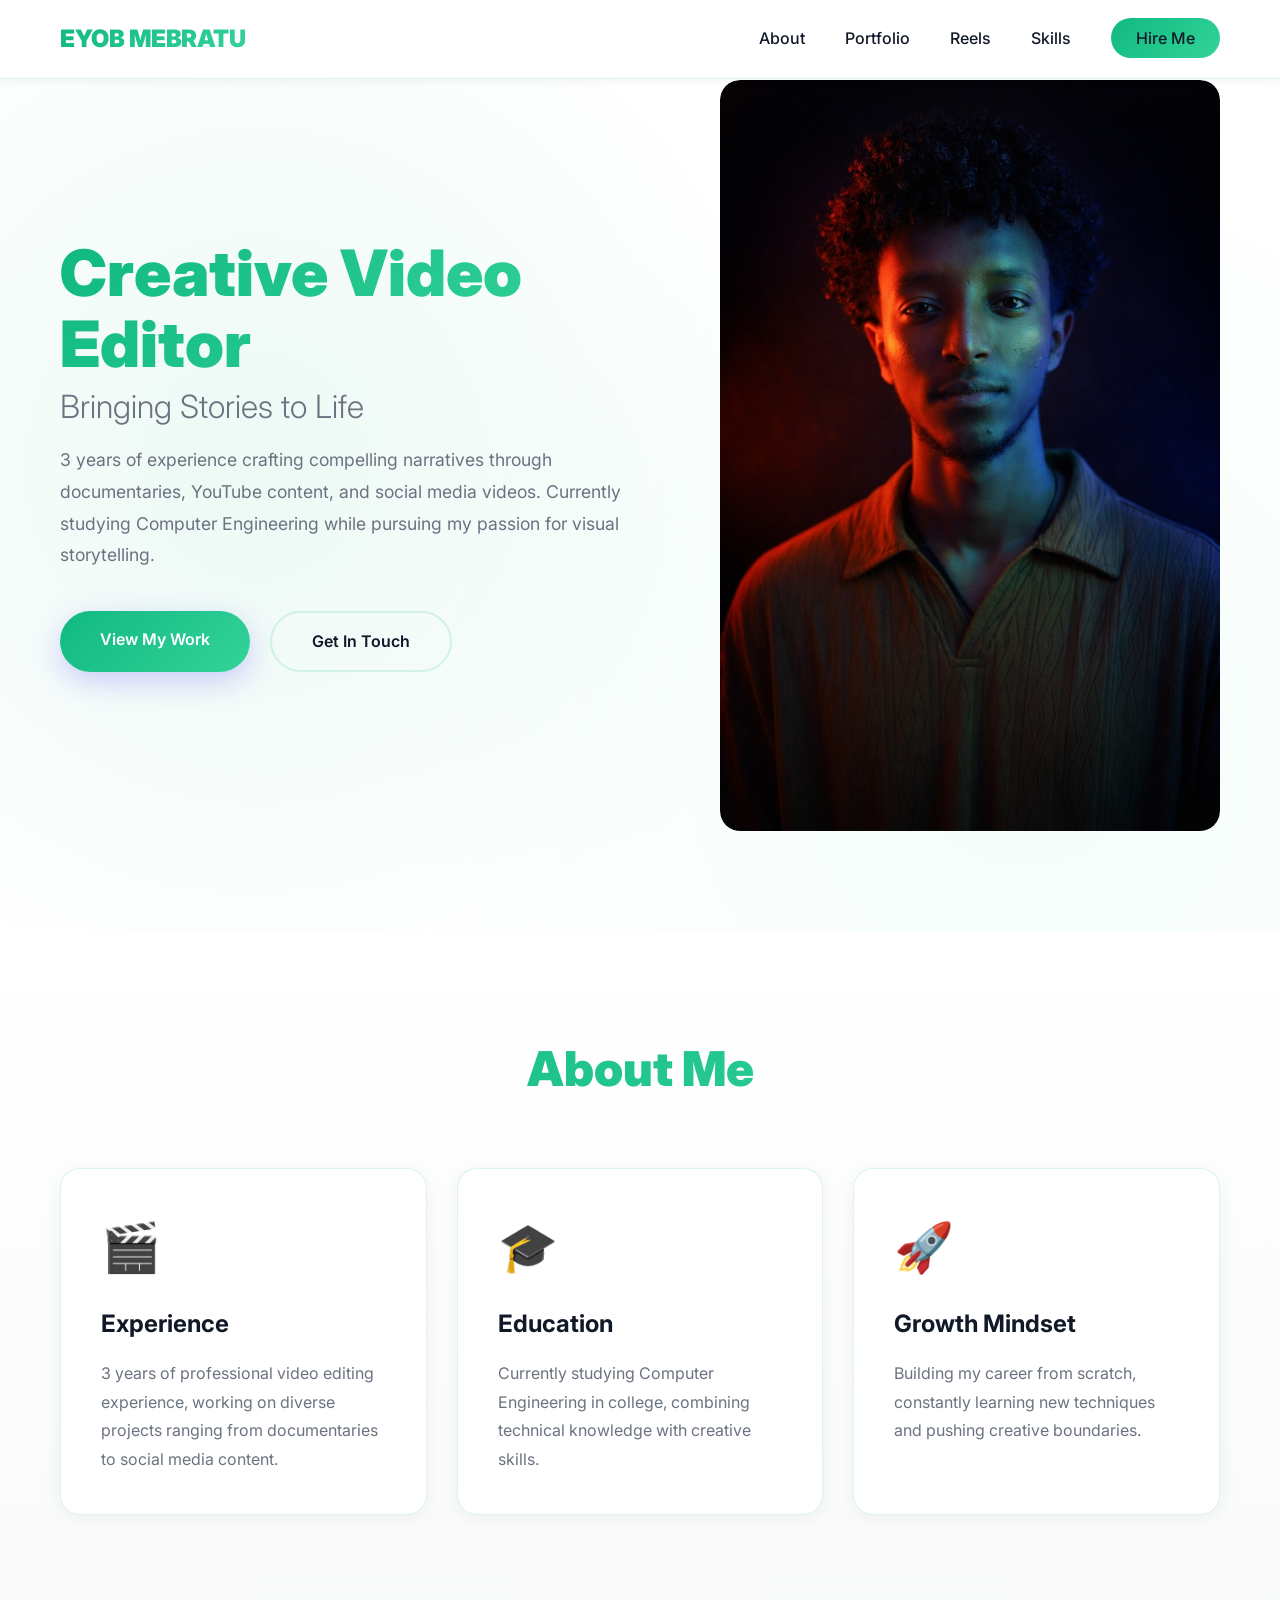
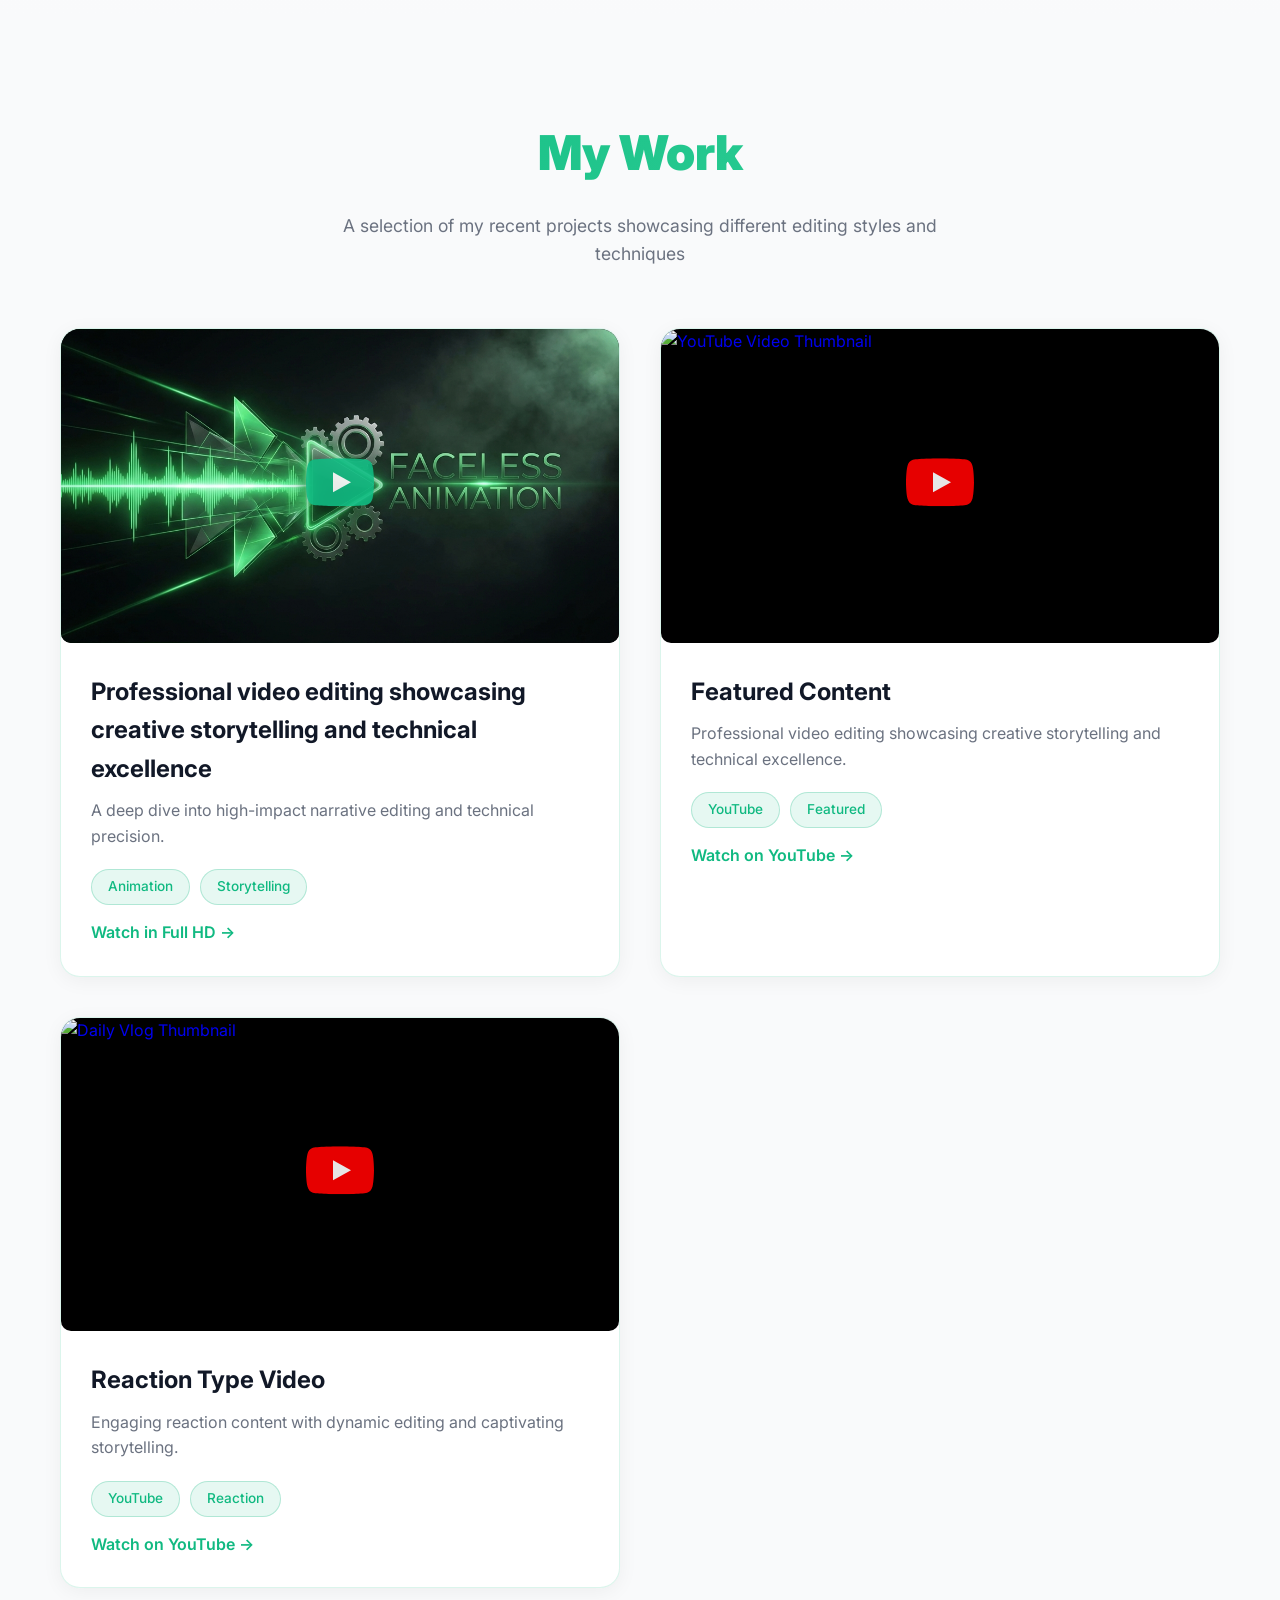
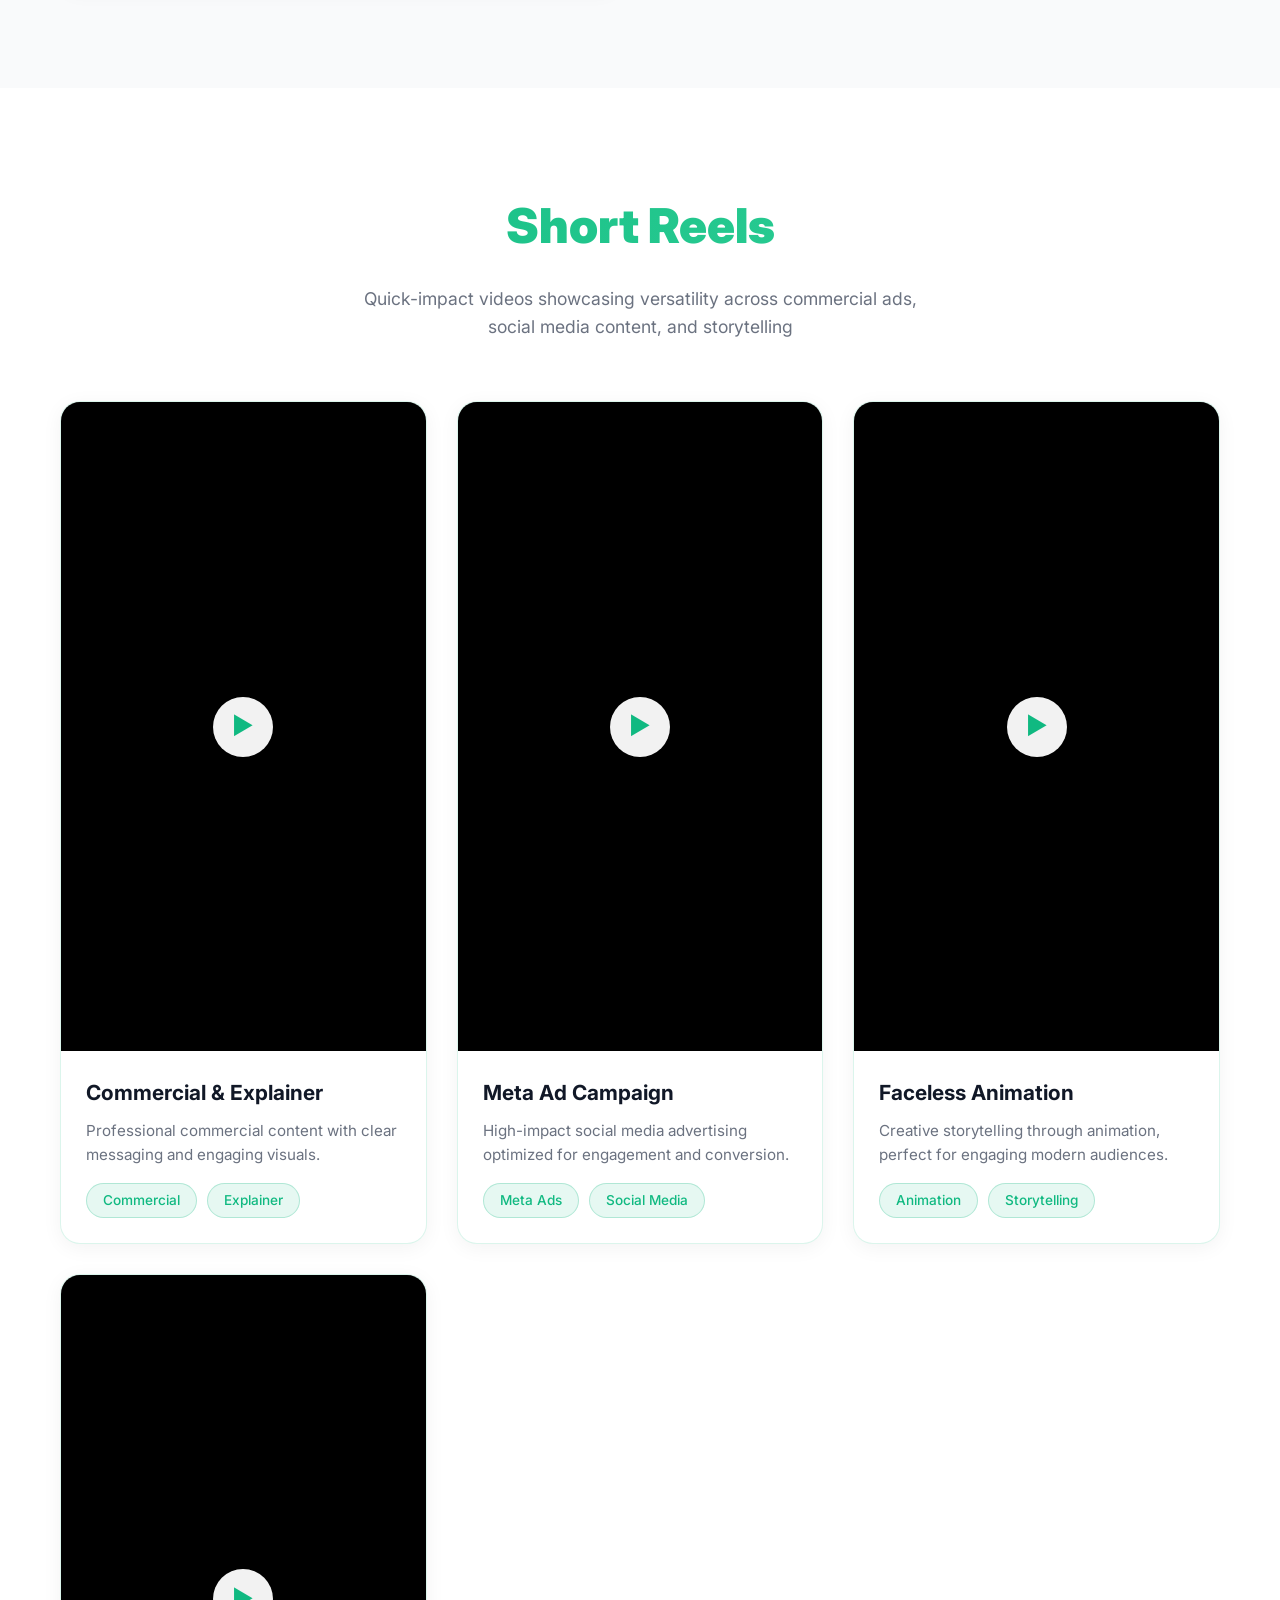
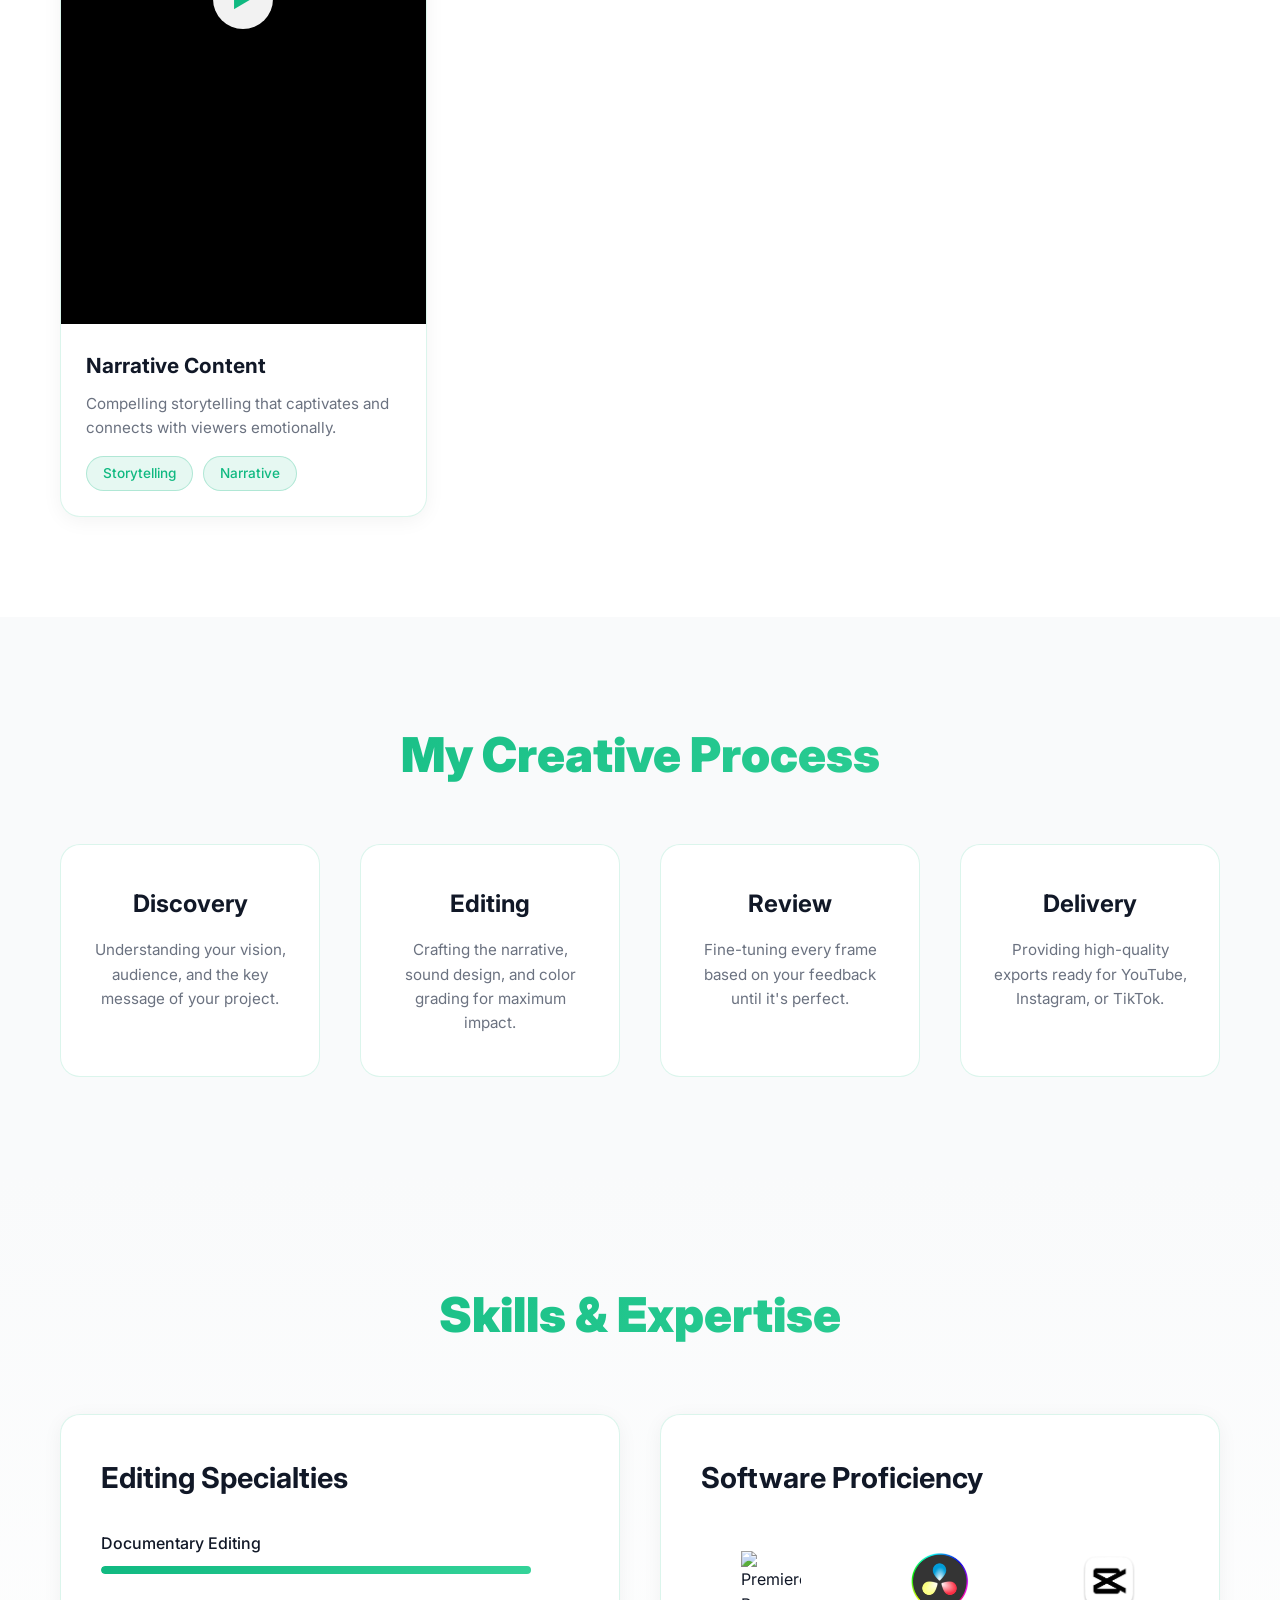
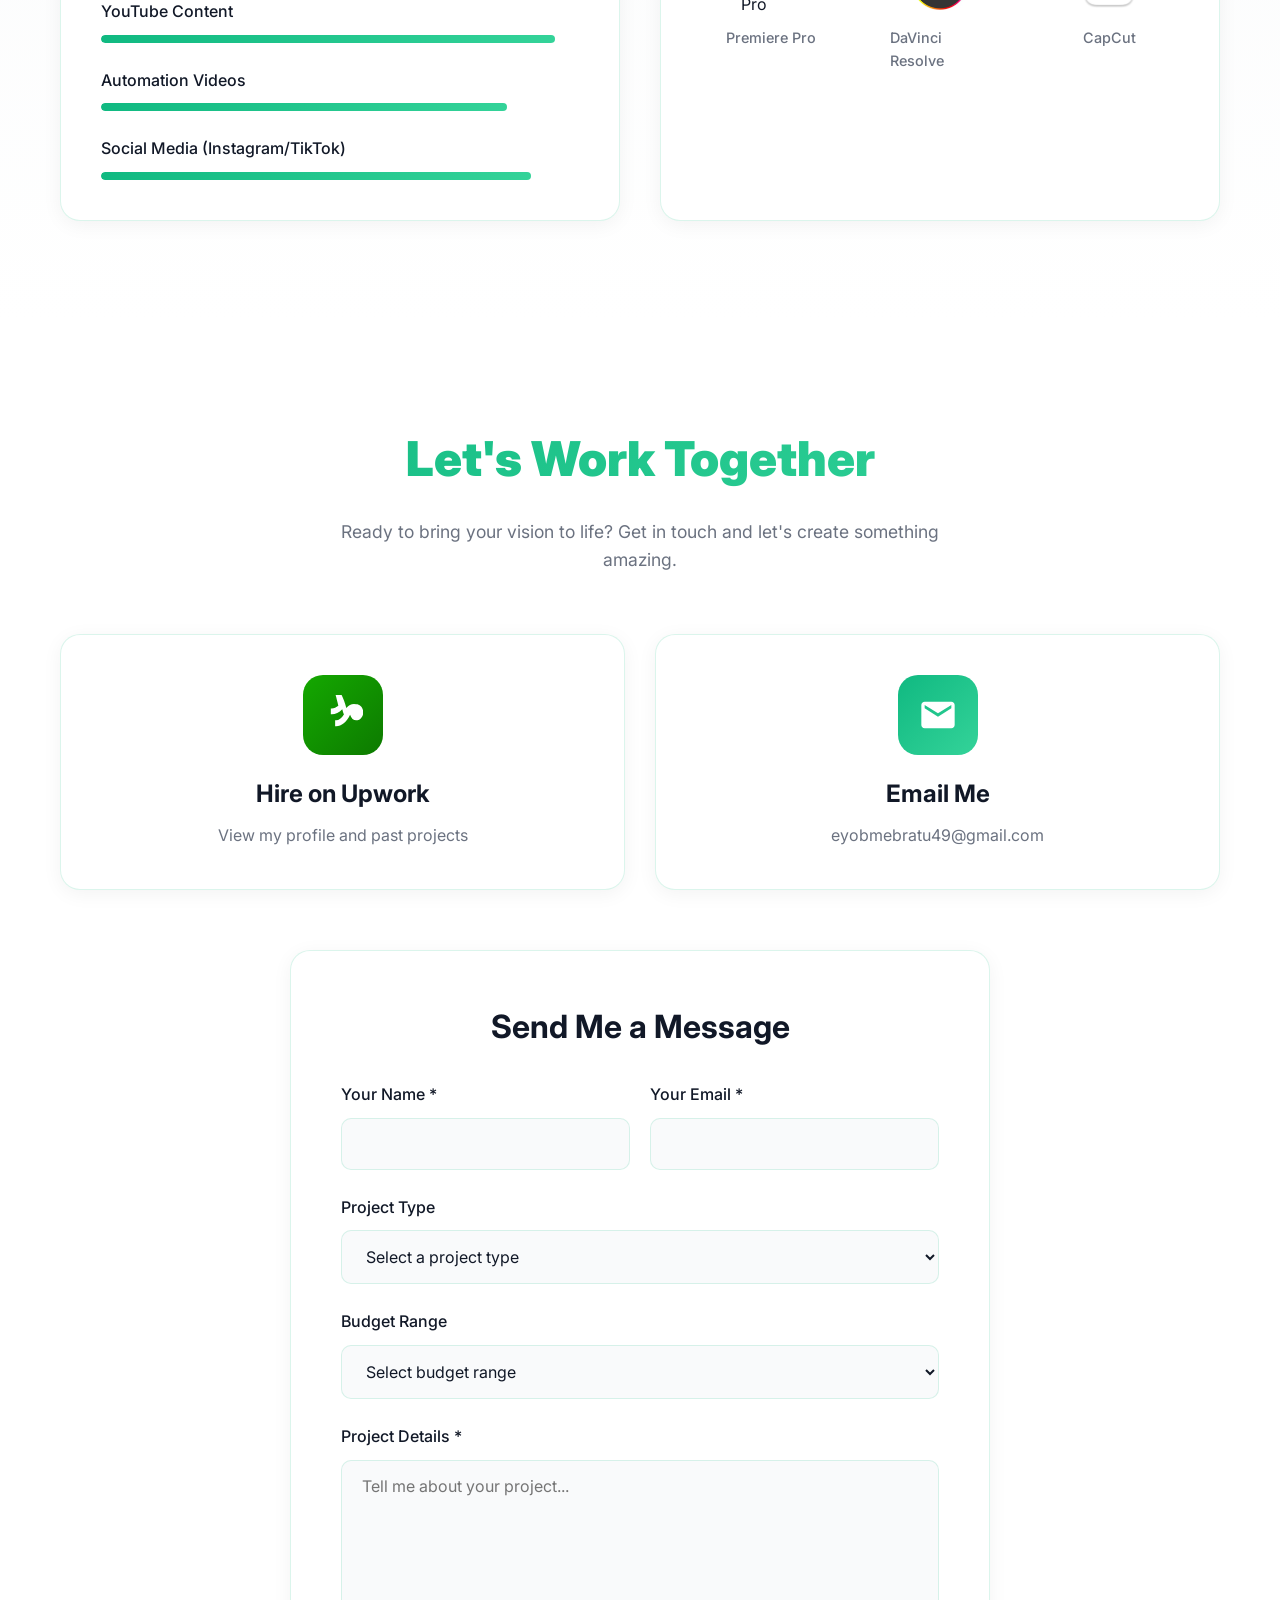
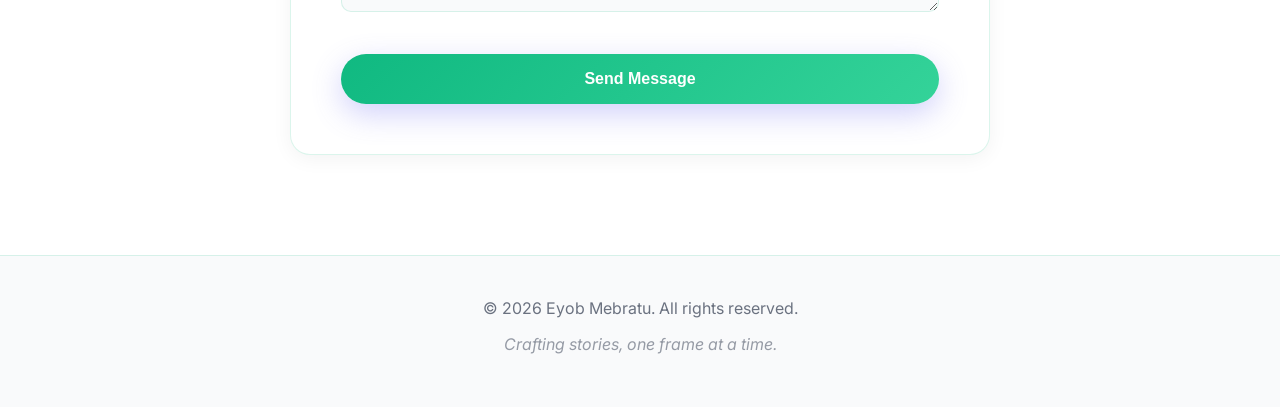
==== index.html @ 1168c602 "Portfolio" ====
<!DOCTYPE html>
<html lang="en">

<head>
    <meta charset="UTF-8">
    <meta name="viewport" content="width=device-width, initial-scale=1.0">
    <title>Eyob Mebratu - Video Editor Portfolio</title>
    <meta name="description"
        content="Professional video editor with 3 years of experience in documentaries, YouTube videos, and social media content. Expert in CapCut, DaVinci Resolve, and Premiere Pro.">
    <link rel="stylesheet" href="styles.css">
    <link href="https://fonts.googleapis.com/css2?family=Inter:wght@300;400;600;700;900&display=swap" rel="stylesheet">
</head>

<body>
    <!-- Navigation -->
    <nav class="nav">
        <div class="nav-container">
            <a href="#" class="logo">EYOB MEBRATU</a>
            <ul class="nav-menu">
                <li><a href="#about" class="nav-link">About</a></li>
                <li><a href="#portfolio" class="nav-link">Portfolio</a></li>
                <li><a href="#reels" class="nav-link">Reels</a></li>
                <li><a href="#skills" class="nav-link">Skills</a></li>
                <li><a href="#contact" class="nav-link cta-button">Hire Me</a></li>
            </ul>
        </div>
    </nav>

    <!-- Hero Section -->
    <section class="hero">
        <div class="hero-background"></div>
        <div class="hero-content">
            <div class="hero-text">
                <h1 class="hero-title">
                    <span class="gradient-text">Creative Video Editor</span>
                    <span class="subtitle">Bringing Stories to Life</span>
                </h1>
                <p class="hero-description">
                    3 years of experience crafting compelling narratives through documentaries,
                    YouTube content, and social media videos. Currently studying Computer Engineering
                    while pursuing my passion for visual storytelling.
                </p>
                <div class="hero-buttons">
                    <a href="#portfolio" class="btn btn-primary">View My Work</a>
                    <a href="#contact" class="btn btn-secondary">Get In Touch</a>
                </div>
            </div>
            <div class="hero-image">
                <div class="image-wrapper">
                    <img src="profile.jpg" alt="Eyob Mebratu - Video Editor">
                    <div class="image-glow"></div>
                </div>
            </div>
        </div>
    </section>

    <!-- About Section -->
    <section id="about" class="about">
        <div class="container">
            <h2 class="section-title">About Me</h2>
            <div class="about-content">
                <div class="about-card">
                    <div class="card-icon">🎬</div>
                    <h3>Experience</h3>
                    <p>3 years of professional video editing experience, working on diverse projects ranging from
                        documentaries to social media content.</p>
                </div>
                <div class="about-card">
                    <div class="card-icon">🎓</div>
                    <h3>Education</h3>
                    <p>Currently studying Computer Engineering in college, combining technical knowledge with creative
                        skills.</p>
                </div>
                <div class="about-card">
                    <div class="card-icon">🚀</div>
                    <h3>Growth Mindset</h3>
                    <p>Building my career from scratch, constantly learning new techniques and pushing creative
                        boundaries.</p>
                </div>
            </div>
        </div>
    </section>

    <!-- Portfolio Section -->
    <section id="portfolio" class="portfolio">
        <div class="container">
            <h2 class="section-title">My Work</h2>
            <p class="section-subtitle">A selection of my recent projects showcasing different editing styles and
                techniques</p>

            <div class="portfolio-grid">
                <!-- Dedicated Page Link: Faceless Animation -->
                <div class="portfolio-item">
                    <a href="faceless-animation.html" class="video-link">
                        <div class="video-thumbnail">
                            <img src="faceless-poster.png" alt="Faceless Animation Preview">
                            <div class="play-button">
                                <svg viewBox="0 0 68 48" width="68" height="48">
                                    <path
                                        d="M66.52,7.74c-0.78-2.93-2.49-5.41-5.42-6.19C55.79,.13,34,0,34,0S12.21,.13,6.9,1.55 C3.97,2.33,2.27,4.81,1.48,7.74C0.06,13.05,0,24,0,24s0.06,10.95,1.48,16.26c0.78,2.93,2.49,5.41,5.42,6.19 C12.21,47.87,34,48,34,48s21.79-0.13,27.1-1.55c2.93-0.78,4.64-3.26,5.42-6.19C67.94,34.95,68,24,68,24S67.94,13.05,66.52,7.74z"
                                        fill="#10b981"></path>
                                    <path d="M 45,24 27,14 27,34" fill="#fff"></path>
                                </svg>
                            </div>
                        </div>
                    </a>
                    <div class="portfolio-info">
                        <h3>Professional video editing showcasing creative storytelling and technical excellence</h3>
                        <p>A deep dive into high-impact narrative editing and technical precision.</p>
                        <div class="tags">
                            <span class="tag">Animation</span>
                            <span class="tag">Storytelling</span>
                        </div>
                        <a href="faceless-animation.html" class="watch-link">Watch in Full HD →</a>
                    </div>
                </div>

                <div class="portfolio-item">
                    <a href="https://youtu.be/PH1SZgMErK0?si=a6qEtsopEZI89TOP" target="_blank" class="video-link">
                        <div class="video-thumbnail">
                            <img src="https://img.youtube.com/vi/PH1SZgMErK0/maxresdefault.jpg"
                                alt="YouTube Video Thumbnail">
                            <div class="play-button">
                                <svg viewBox="0 0 68 48" width="68" height="48">
                                    <path
                                        d="M66.52,7.74c-0.78-2.93-2.49-5.41-5.42-6.19C55.79,.13,34,0,34,0S12.21,.13,6.9,1.55 C3.97,2.33,2.27,4.81,1.48,7.74C0.06,13.05,0,24,0,24s0.06,10.95,1.48,16.26c0.78,2.93,2.49,5.41,5.42,6.19 C12.21,47.87,34,48,34,48s21.79-0.13,27.1-1.55c2.93-0.78,4.64-3.26,5.42-6.19C67.94,34.95,68,24,68,24S67.94,13.05,66.52,7.74z"
                                        fill="#f00"></path>
                                    <path d="M 45,24 27,14 27,34" fill="#fff"></path>
                                </svg>
                            </div>
                        </div>
                    </a>
                    <div class="portfolio-info">
                        <h3>Featured Content</h3>
                        <p>Professional video editing showcasing creative storytelling and technical excellence.
                        </p>
                        <div class="tags">
                            <span class="tag">YouTube</span>
                            <span class="tag">Featured</span>
                        </div>
                        <a href="https://youtu.be/PH1SZgMErK0?si=a6qEtsopEZI89TOP" target="_blank"
                            class="watch-link">Watch on YouTube →</a>
                    </div>
                </div>

                <div class="portfolio-item">
                    <a href="https://youtu.be/V81JQ72UgyA?si=SC0YsW6F1oKWAVaQ" target="_blank" class="video-link">
                        <div class="video-thumbnail">
                            <img src="https://img.youtube.com/vi/V81JQ72UgyA/maxresdefault.jpg"
                                alt="Daily Vlog Thumbnail">
                            <div class="play-button">
                                <svg viewBox="0 0 68 48" width="68" height="48">
                                    <path
                                        d="M66.52,7.74c-0.78-2.93-2.49-5.41-5.42-6.19C55.79,.13,34,0,34,0S12.21,.13,6.9,1.55 C3.97,2.33,2.27,4.81,1.48,7.74C0.06,13.05,0,24,0,24s0.06,10.95,1.48,16.26c0.78,2.93,2.49,5.41,5.42,6.19 C12.21,47.87,34,48,34,48s21.79-0.13,27.1-1.55c2.93-0.78,4.64-3.26,5.42-6.19C67.94,34.95,68,24,68,24S67.94,13.05,66.52,7.74z"
                                        fill="#f00"></path>
                                    <path d="M 45,24 27,14 27,34" fill="#fff"></path>
                                </svg>
                            </div>
                        </div>
                    </a>
                    <div class="portfolio-info">
                        <h3>Reaction Type Video</h3>
                        <p>Engaging reaction content with dynamic editing and captivating storytelling.</p>
                        <div class="tags">
                            <span class="tag">YouTube</span>
                            <span class="tag">Reaction</span>
                        </div>
                        <a href="https://youtu.be/V81JQ72UgyA?si=SC0YsW6F1oKWAVaQ" target="_blank"
                            class="watch-link">Watch on YouTube →</a>
                    </div>
                </div>


            </div>
        </div>
    </section>

    <!-- Short Reels Section -->
    <section id="reels" class="reels">
        <div class="container">
            <h2 class="section-title">Short Reels</h2>
            <p class="section-subtitle">Quick-impact videos showcasing versatility across commercial ads, social media
                content, and storytelling</p>

            <div class="reels-grid">
                <!-- Commercial Video -->
                <div class="reel-item">
                    <div class="video-container">
                        <video class="reel-video" loop playsinline poster="">
                            <source src="bb.mp4" type="video/mp4">
                            Your browser does not support the video tag.
                        </video>
                        <div class="video-overlay">
                            <div class="play-icon">▶</div>
                        </div>
                    </div>
                    <div class="reel-info">
                        <h3>Commercial & Explainer</h3>
                        <p>Professional commercial content with clear messaging and engaging visuals.</p>
                        <div class="tags">
                            <span class="tag">Commercial</span>
                            <span class="tag">Explainer</span>
                        </div>
                    </div>
                </div>

                <!-- Meta Ad Video -->
                <div class="reel-item">
                    <div class="video-container">
                        <video class="reel-video" loop playsinline poster="">
                            <source src="Ad One.mp4" type="video/mp4">
                            Your browser does not support the video tag.
                        </video>
                        <div class="video-overlay">
                            <div class="play-icon">▶</div>
                        </div>
                    </div>
                    <div class="reel-info">
                        <h3>Meta Ad Campaign</h3>
                        <p>High-impact social media advertising optimized for engagement and conversion.</p>
                        <div class="tags">
                            <span class="tag">Meta Ads</span>
                            <span class="tag">Social Media</span>
                        </div>
                    </div>
                </div>

                <!-- Storytelling Video 1 -->
                <div class="reel-item">
                    <div class="video-container">
                        <video class="reel-video" loop playsinline poster="">
                            <source src="faceless-animation.mp4" type="video/mp4">
                            Your browser does not support the video tag.
                        </video>
                        <div class="video-overlay">
                            <div class="play-icon">▶</div>
                        </div>
                    </div>
                    <div class="reel-info">
                        <h3>Faceless Animation</h3>
                        <p>Creative storytelling through animation, perfect for engaging modern audiences.</p>
                        <div class="tags">
                            <span class="tag">Animation</span>
                            <span class="tag">Storytelling</span>
                        </div>
                    </div>
                </div>

                <!-- Storytelling Video 2 -->
                <div class="reel-item">
                    <div class="video-container">
                        <video class="reel-video" loop playsinline poster="">
                            <source src="project 3.mp4" type="video/mp4">
                            Your browser does not support the video tag.
                        </video>
                        <div class="video-overlay">
                            <div class="play-icon">▶</div>
                        </div>
                    </div>
                    <div class="reel-info">
                        <h3>Narrative Content</h3>
                        <p>Compelling storytelling that captivates and connects with viewers emotionally.</p>
                        <div class="tags">
                            <span class="tag">Storytelling</span>
                            <span class="tag">Narrative</span>
                        </div>
                    </div>
                </div>
            </div>
        </div>
    </section>

    <!-- Process Section -->
    <section id="process" class="process">
        <div class="container">
            <h2 class="section-title">My Creative Process</h2>
            <div class="process-grid">
                <div class="process-step">
                    <h3>Discovery</h3>
                    <p>Understanding your vision, audience, and the key message of your project.</p>
                </div>
                <div class="process-step">
                    <h3>Editing</h3>
                    <p>Crafting the narrative, sound design, and color grading for maximum impact.</p>
                </div>
                <div class="process-step">
                    <h3>Review</h3>
                    <p>Fine-tuning every frame based on your feedback until it's perfect.</p>
                </div>
                <div class="process-step">
                    <h3>Delivery</h3>
                    <p>Providing high-quality exports ready for YouTube, Instagram, or TikTok.</p>
                </div>
            </div>
        </div>
    </section>

    <!-- Skills Section -->
    <section id="skills" class="skills">
        <div class="container">
            <h2 class="section-title">Skills & Expertise</h2>

            <div class="skills-grid">
                <div class="skill-category">
                    <h3>Editing Specialties</h3>
                    <div class="skill-list">
                        <div class="skill-item">
                            <span>Documentary Editing</span>
                            <div class="skill-bar">
                                <div class="skill-progress" style="width: 90%"></div>
                            </div>
                        </div>
                        <div class="skill-item">
                            <span>YouTube Content</span>
                            <div class="skill-bar">
                                <div class="skill-progress" style="width: 95%"></div>
                            </div>
                        </div>
                        <div class="skill-item">
                            <span>Automation Videos</span>
                            <div class="skill-bar">
                                <div class="skill-progress" style="width: 85%"></div>
                            </div>
                        </div>
                        <div class="skill-item">
                            <span>Social Media (Instagram/TikTok)</span>
                            <div class="skill-bar">
                                <div class="skill-progress" style="width: 90%"></div>
                            </div>
                        </div>
                    </div>
                </div>

                <div class="skill-category">
                    <h3>Software Proficiency</h3>
                    <div class="software-grid">
                        <div class="software-item">
                            <div class="software-icon">
                                <img src="https://upload.wikimedia.org/wikipedia/commons/4/40/Adobe_Premiere_Pro_CC_icon.svg"
                                    alt="Premiere Pro">
                            </div>
                            <span>Premiere Pro</span>
                        </div>
                        <div class="software-item">
                            <div class="software-icon">
                                <img src="davinci-icon.png" alt="DaVinci Resolve">
                            </div>
                            <span>DaVinci Resolve</span>
                        </div>
                        <div class="software-item">
                            <div class="software-icon">
                                <img src="capcut-icon.png" alt="CapCut">
                            </div>
                            <span>CapCut</span>
                        </div>
                    </div>
                </div>
            </div>
        </div>
    </section>

    <!-- Contact Section -->
    <section id="contact" class="contact">
        <div class="container">
            <h2 class="section-title">Let's Work Together</h2>
            <p class="section-subtitle">Ready to bring your vision to life? Get in touch and let's create something
                amazing.</p>

            <div class="contact-options">
                <a href="https://www.upwork.com/freelancers/~017437c70114fe67d1?mp_source=share" target="_blank"
                    class="contact-card upwork">
                    <div class="contact-icon">
                        <svg viewBox="0 0 24 24" fill="currentColor">
                            <path
                                d="M18.56 5.44c-1.68 0-3.17.87-4.56 2.32-.85-3.35-1.99-6.14-3.03-8.16h-3.5c.46 1.68 1.13 4.32 1.73 6.92-1.22.97-2.61 1.59-3.92 1.59-.2 0-.4-.01-.59-.03v3.5c.19.02.39.03.59.03 2.21 0 4.39-1.07 6.28-3.08.27 1.15.6 2.22.99 3.19-1.42 2.13-2.99 3.5-4.68 3.5-.2 0-.4-.01-.59-.03v3.5c.19.02.39.03.59.03 3.28 0 6.17-2.37 8.38-6.87.67 2.12 2.01 3.37 3.71 3.37 2.31 0 4.19-2.17 4.19-4.84 0-2.66-1.88-4.84-4.19-4.84z" />
                        </svg>
                    </div>
                    <h3>Hire on Upwork</h3>
                    <p>View my profile and past projects</p>
                </a>

                <div class="contact-card email-card">
                    <div class="contact-icon">
                        <svg viewBox="0 0 24 24" fill="currentColor">
                            <path
                                d="M20 4H4c-1.1 0-2 .9-2 2v12c0 1.1.9 2 2 2h16c1.1 0 2-.9 2-2V6c0-1.1-.9-2-2-2zm0 4l-8 5-8-5V6l8 5 8-5v2z" />
                        </svg>
                    </div>
                    <h3>Email Me</h3>
                    <p>eyobmebratu49@gmail.com</p>
                </div>
            </div>

            <!-- Contact Form -->
            <div class="contact-form-wrapper">
                <form id="contactForm" class="contact-form">
                    <h3>Send Me a Message</h3>
                    <div class="form-row">
                        <div class="form-group">
                            <label for="name">Your Name *</label>
                            <input type="text" id="name" name="name" required>
                        </div>
                        <div class="form-group">
                            <label for="email">Your Email *</label>
                            <input type="email" id="email" name="email" required>
                        </div>
                    </div>
                    <div class="form-group">
                        <label for="projectType">Project Type</label>
                        <select id="projectType" name="projectType">
                            <option value="">Select a project type</option>
                            <option value="youtube">YouTube Video</option>
                            <option value="instagram">Instagram Short</option>
                            <option value="tiktok">TikTok Short</option>
                            <option value="graphics">Graphics</option>
                            <option value="other">Others</option>
                        </select>
                    </div>
                    <div class="form-group">
                        <label for="budget">Budget Range</label>
                        <select id="budget" name="budget">
                            <option value="">Select budget range</option>
                            <option value="5-10">$5 - $10 per project</option>
                            <option value="10-15">$10 - $15 per project</option>
                            <option value="15-20">$15 - $20 per project</option>
                            <option value="30">$30 per project</option>
                        </select>
                    </div>
                    <div class="form-group">
                        <label for="message">Project Details *</label>
                        <textarea id="message" name="message" rows="6" required
                            placeholder="Tell me about your project..."></textarea>
                    </div>
                    <button type="submit" class="btn btn-primary">Send Message</button>
                </form>
            </div>
        </div>
    </section>

    <!-- Footer -->
    <footer class="footer">
        <div class="container">
            <p>&copy; 2026 Eyob Mebratu. All rights reserved.</p>
            <p class="footer-tagline">Crafting stories, one frame at a time.</p>
        </div>
    </footer>

    <script src="script.js"></script>
</body>

</html>
---- styles.css ----
/* ============================================
   RESET & BASE STYLES
   ============================================ */
* {
    margin: 0;
    padding: 0;
    box-sizing: border-box;
}

:root {
    /* Color Palette - Fresh Green Brand */
    --primary: #10b981;
    --primary-dark: #059669;
    --primary-light: #34d399;
    --secondary: #6ee7b7;
    --accent: #a7f3d0;
    --bg-dark: #ffffff;
    --bg-darker: #f9fafb;
    --text-primary: #111827;
    --text-secondary: #6b7280;
    --card-bg: rgba(255, 255, 255, 0.95);
    --card-border: rgba(16, 185, 129, 0.15);

    /* Gradients - Green Theme */
    --gradient-primary: linear-gradient(135deg, #10b981 0%, #34d399 100%);
    --gradient-secondary: linear-gradient(135deg, #6ee7b7 0%, #10b981 100%);
    --gradient-accent: linear-gradient(135deg, #a7f3d0 0%, #6ee7b7 100%);
    --gradient-hero: linear-gradient(135deg, #10b981 0%, #34d399 50%, #6ee7b7 100%);

    /* Spacing */
    --section-padding: 100px 0;
    --container-max: 1200px;

    /* Transitions */
    --transition-fast: 0.3s ease;
    --transition-smooth: 0.5s cubic-bezier(0.4, 0, 0.2, 1);
}

html {
    scroll-behavior: smooth;
}

body {
    font-family: 'Inter', -apple-system, BlinkMacSystemFont, 'Segoe UI', Roboto, sans-serif;
    background: var(--bg-dark);
    color: var(--text-primary);
    line-height: 1.6;
    overflow-x: hidden;
}

.container {
    max-width: var(--container-max);
    margin: 0 auto;
    padding: 0 20px;
}

/* ============================================
   NAVIGATION
   ============================================ */
.nav {
    position: fixed;
    top: 0;
    left: 0;
    right: 0;
    z-index: 1000;
    background: rgba(255, 255, 255, 0.95);
    backdrop-filter: blur(20px);
    border-bottom: 1px solid var(--card-border);
    transition: var(--transition-smooth);
    box-shadow: 0 2px 10px rgba(0, 0, 0, 0.05);
}

.nav.scrolled {
    background: rgba(255, 255, 255, 1);
    box-shadow: 0 4px 20px rgba(0, 0, 0, 0.1);
}

.nav-container {
    max-width: var(--container-max);
    margin: 0 auto;
    padding: 20px;
    display: flex;
    justify-content: space-between;
    align-items: center;
}

.logo {
    font-size: 1.5rem;
    font-weight: 900;
    background: var(--gradient-primary);
    -webkit-background-clip: text;
    -webkit-text-fill-color: transparent;
    background-clip: text;
    text-decoration: none;
    letter-spacing: -0.5px;
}

.nav-menu {
    display: flex;
    gap: 40px;
    list-style: none;
    align-items: center;
}

.nav-link {
    color: var(--text-primary);
    text-decoration: none;
    font-weight: 500;
    position: relative;
    transition: var(--transition-fast);
}

.nav-link::after {
    content: '';
    position: absolute;
    bottom: -5px;
    left: 0;
    width: 0;
    height: 2px;
    background: var(--gradient-primary);
    transition: var(--transition-fast);
}

.nav-link:hover::after {
    width: 100%;
}

.nav-link:hover {
    color: var(--primary);
}

.nav-link.cta-button {
    background: var(--gradient-primary);
    padding: 10px 25px;
    border-radius: 50px;
    transition: var(--transition-fast);
}

.nav-link.cta-button::after {
    display: none;
}

.nav-link.cta-button:hover {
    transform: translateY(-2px);
    box-shadow: 0 10px 30px rgba(102, 102, 241, 0.4);
    color: white;
}

/* ============================================
   HERO SECTION
   ============================================ */
.hero {
    min-height: 100vh;
    display: flex;
    align-items: center;
    position: relative;
    overflow: hidden;
    padding-top: 80px;
}

.hero-background {
    position: absolute;
    top: 0;
    left: 0;
    right: 0;
    bottom: 0;
    background: radial-gradient(circle at 20% 50%, rgba(16, 185, 129, 0.08) 0%, transparent 50%),
        radial-gradient(circle at 80% 80%, rgba(110, 231, 183, 0.08) 0%, transparent 50%);
    z-index: 0;
    animation: gradientShift 15s ease infinite;
}

@keyframes gradientShift {

    0%,
    100% {
        opacity: 1;
    }

    50% {
        opacity: 0.7;
    }
}

.hero-content {
    position: relative;
    z-index: 1;
    max-width: var(--container-max);
    margin: 0 auto;
    padding: 0 20px;
    display: grid;
    grid-template-columns: 1.2fr 1fr;
    gap: 60px;
    align-items: center;
}

.hero-title {
    font-size: 4rem;
    font-weight: 900;
    line-height: 1.1;
    margin-bottom: 20px;
    display: flex;
    flex-direction: column;
    gap: 10px;
}

.gradient-text {
    background: var(--gradient-hero);
    -webkit-background-clip: text;
    -webkit-text-fill-color: transparent;
    background-clip: text;
    animation: shimmer 3s ease-in-out infinite;
    background-size: 200% auto;
}

@keyframes shimmer {

    0%,
    100% {
        background-position: 0% center;
    }

    50% {
        background-position: 100% center;
    }
}

.subtitle {
    font-size: 2rem;
    font-weight: 300;
    color: var(--text-secondary);
}

.hero-description {
    font-size: 1.1rem;
    color: var(--text-secondary);
    margin-bottom: 40px;
    line-height: 1.8;
}

.hero-buttons {
    display: flex;
    gap: 20px;
    flex-wrap: wrap;
}

.btn {
    padding: 16px 40px;
    border-radius: 50px;
    font-weight: 600;
    text-decoration: none;
    transition: var(--transition-fast);
    display: inline-block;
    font-size: 1rem;
    border: none;
    cursor: pointer;
}

.btn-primary {
    background: var(--gradient-primary);
    color: white;
    box-shadow: 0 10px 30px rgba(102, 102, 241, 0.3);
}

.btn-primary:hover {
    transform: translateY(-3px);
    box-shadow: 0 15px 40px rgba(102, 102, 241, 0.5);
}

.btn-secondary {
    background: transparent;
    color: var(--text-primary);
    border: 2px solid var(--card-border);
}

.btn-secondary:hover {
    background: var(--card-bg);
    border-color: var(--primary);
    transform: translateY(-3px);
}

.hero-image {
    position: relative;
}

.image-wrapper {
    position: relative;
    border-radius: 20px;
    overflow: hidden;
    animation: float 6s ease-in-out infinite;
}

@keyframes float {

    0%,
    100% {
        transform: translateY(0px);
    }

    50% {
        transform: translateY(-20px);
    }
}

.image-wrapper img {
    width: 100%;
    height: auto;
    display: block;
    border-radius: 20px;
    box-shadow: 0 30px 60px rgba(0, 0, 0, 0.5);
}

.image-glow {
    position: absolute;
    top: 50%;
    left: 50%;
    transform: translate(-50%, -50%);
    width: 120%;
    height: 120%;
    background: var(--gradient-primary);
    opacity: 0.3;
    filter: blur(60px);
    z-index: -1;
    animation: pulse 4s ease-in-out infinite;
}

@keyframes pulse {

    0%,
    100% {
        opacity: 0.3;
        transform: translate(-50%, -50%) scale(1);
    }

    50% {
        opacity: 0.5;
        transform: translate(-50%, -50%) scale(1.1);
    }
}

/* ============================================
   SECTIONS
   ============================================ */
section {
    padding: var(--section-padding);
}

.section-title {
    font-size: 3rem;
    font-weight: 900;
    text-align: center;
    margin-bottom: 20px;
    background: var(--gradient-primary);
    -webkit-background-clip: text;
    -webkit-text-fill-color: transparent;
    background-clip: text;
}

.section-subtitle {
    text-align: center;
    color: var(--text-secondary);
    font-size: 1.1rem;
    margin-bottom: 60px;
    max-width: 600px;
    margin-left: auto;
    margin-right: auto;
}

/* ============================================
   ABOUT SECTION
   ============================================ */
.about {
    background: linear-gradient(180deg, var(--bg-dark) 0%, var(--bg-darker) 100%);
}

.about-content {
    display: grid;
    grid-template-columns: repeat(auto-fit, minmax(300px, 1fr));
    gap: 30px;
    margin-top: 60px;
}

.about-card {
    background: #ffffff;
    backdrop-filter: blur(10px);
    border: 1px solid var(--card-border);
    border-radius: 20px;
    padding: 40px;
    transition: var(--transition-smooth);
    position: relative;
    overflow: hidden;
    box-shadow: 0 4px 20px rgba(0, 0, 0, 0.05);
}

.about-card::before {
    content: '';
    position: absolute;
    top: 0;
    left: 0;
    right: 0;
    height: 4px;
    background: var(--gradient-primary);
    transform: scaleX(0);
    transition: var(--transition-smooth);
}

.about-card:hover::before {
    transform: scaleX(1);
}

.about-card:hover {
    transform: translateY(-10px);
    border-color: var(--primary);
    box-shadow: 0 20px 40px rgba(16, 185, 129, 0.15);
}

.card-icon {
    font-size: 3rem;
    margin-bottom: 20px;
    display: inline-block;
    animation: bounce 2s ease-in-out infinite;
}

@keyframes bounce {

    0%,
    100% {
        transform: translateY(0);
    }

    50% {
        transform: translateY(-10px);
    }
}

.about-card h3 {
    font-size: 1.5rem;
    margin-bottom: 15px;
    color: var(--text-primary);
}

.about-card p {
    color: var(--text-secondary);
    line-height: 1.8;
}

/* ============================================
   PORTFOLIO SECTION
   ============================================ */
.portfolio {
    background: var(--bg-darker);
}

.portfolio-grid {
    display: grid;
    grid-template-columns: repeat(auto-fit, minmax(500px, 1fr));
    gap: 40px;
    margin-top: 60px;
}

.portfolio-item {
    background: #ffffff;
    backdrop-filter: blur(10px);
    border: 1px solid var(--card-border);
    border-radius: 20px;
    overflow: hidden;
    transition: var(--transition-smooth);
    box-shadow: 0 4px 20px rgba(0, 0, 0, 0.05);
}

.portfolio-item:hover {
    transform: translateY(-10px);
    box-shadow: 0 30px 60px rgba(0, 0, 0, 0.4);
    border-color: var(--primary);
}

.video-link {
    display: block;
    text-decoration: none;
    position: relative;
    overflow: hidden;
    border-radius: 10px;
    transition: var(--transition-smooth);
}

.video-thumbnail {
    position: relative;
    padding-bottom: 56.25%;
    /* 16:9 aspect ratio */
    height: 0;
    overflow: hidden;
    background: #000;
}

.video-thumbnail img {
    position: absolute;
    top: 0;
    left: 0;
    width: 100%;
    height: 100%;
    object-fit: cover;
    transition: var(--transition-smooth);
}

.video-link:hover .video-thumbnail img {
    transform: scale(1.05);
}

.play-button {
    position: absolute;
    top: 50%;
    left: 50%;
    transform: translate(-50%, -50%);
    z-index: 2;
    transition: var(--transition-smooth);
    opacity: 0.9;
}

.video-link:hover .play-button {
    opacity: 1;
    transform: translate(-50%, -50%) scale(1.1);
}

.play-button svg {
    filter: drop-shadow(0 4px 10px rgba(0, 0, 0, 0.5));
}

.video-container-portfolio {
    position: relative;
    width: 100%;
    background: #fdfdfd;
    /* Light background so we know if video is missing */
    overflow: hidden;
    border-radius: 10px 10px 0 0;
    display: block;
    cursor: pointer;
}

.portfolio-video {
    width: 100%;
    height: auto;
    display: block;
    background: transparent;
    transform: translateZ(0);
    /* Force hardware context */
}

.video-overlay-portfolio {
    position: absolute;
    top: 0;
    left: 0;
    width: 100%;
    height: 100%;
    background: rgba(0, 0, 0, 0.2);
    display: flex;
    align-items: center;
    justify-content: center;
    transition: var(--transition-smooth);
    pointer-events: none;
}

.video-container-portfolio.playing .video-overlay-portfolio {
    opacity: 0;
}

.video-container-portfolio:hover .video-overlay-portfolio {
    background: rgba(0, 0, 0, 0.4);
}


.portfolio-info {
    padding: 30px;
}

.portfolio-info h3 {
    font-size: 1.5rem;
    margin-bottom: 10px;
    color: var(--text-primary);
}

.portfolio-info p {
    color: var(--text-secondary);
    margin-bottom: 20px;
}

.tags {
    display: flex;
    gap: 10px;
    flex-wrap: wrap;
}

.tag {
    background: rgba(16, 185, 129, 0.1);
    color: var(--primary);
    padding: 6px 16px;
    border-radius: 20px;
    font-size: 0.85rem;
    font-weight: 500;
    border: 1px solid rgba(16, 185, 129, 0.25);
}

.watch-link {
    display: inline-block;
    margin-top: 15px;
    color: var(--primary);
    text-decoration: none;
    font-weight: 600;
    transition: var(--transition-fast);
}

.watch-link:hover {
    color: var(--secondary);
    transform: translateX(5px);
}

/* ============================================
   REELS SECTION
   ============================================ */
.reels {
    background: var(--bg-dark);
}

.reels-grid {
    display: grid;
    grid-template-columns: repeat(auto-fit, minmax(280px, 1fr));
    gap: 30px;
    margin-top: 60px;
}

.reel-item {
    background: #ffffff;
    backdrop-filter: blur(10px);
    border: 1px solid var(--card-border);
    border-radius: 20px;
    overflow: hidden;
    transition: var(--transition-smooth);
    box-shadow: 0 4px 20px rgba(0, 0, 0, 0.05);
}

.reel-item:hover {
    transform: translateY(-10px);
    box-shadow: 0 30px 60px rgba(0, 0, 0, 0.4);
    border-color: var(--primary);
}

.video-container {
    position: relative;
    width: 100%;
    aspect-ratio: 9 / 16;
    background: #000;
    overflow: hidden;
    cursor: pointer;
}

.reel-video {
    width: 100%;
    height: 100%;
    object-fit: cover;
    display: block;
}

.video-overlay {
    position: absolute;
    top: 0;
    left: 0;
    width: 100%;
    height: 100%;
    background: rgba(0, 0, 0, 0.3);
    display: flex;
    align-items: center;
    justify-content: center;
    transition: var(--transition-smooth);
    opacity: 1;
}

.video-container:hover .video-overlay {
    background: rgba(0, 0, 0, 0.5);
}

.video-container.playing .video-overlay {
    opacity: 0;
    pointer-events: none;
}

.play-icon {
    width: 60px;
    height: 60px;
    background: rgba(255, 255, 255, 0.95);
    border-radius: 50%;
    display: flex;
    align-items: center;
    justify-content: center;
    font-size: 24px;
    color: var(--primary);
    transition: var(--transition-smooth);
    box-shadow: 0 5px 20px rgba(0, 0, 0, 0.3);
}

.video-container:hover .play-icon {
    transform: scale(1.1);
    background: white;
}

.reel-info {
    padding: 25px;
}

.reel-info h3 {
    font-size: 1.3rem;
    margin-bottom: 10px;
    color: var(--text-primary);
}

.reel-info p {
    color: var(--text-secondary);
    margin-bottom: 15px;
    font-size: 0.95rem;
    line-height: 1.6;
}


/* ============================================
   PROCESS SECTION
   ============================================ */
.process {
    padding: var(--section-padding);
    background: var(--bg-darker);
}

.process-grid {
    display: grid;
    grid-template-columns: repeat(auto-fit, minmax(200px, 1fr));
    gap: 40px;
    margin-top: 50px;
}

.process-step {
    text-align: center;
    position: relative;
    padding: 40px 30px;
    background: #ffffff;
    border-radius: 20px;
    border: 1px solid var(--card-border);
    transition: var(--transition-smooth);
}

.process-step h3 {
    margin-bottom: 15px;
    color: var(--text-primary);
    position: relative;
    z-index: 2;
    font-size: 1.5rem;
}

.process-step p {
    color: var(--text-secondary);
    font-size: 0.95rem;
    line-height: 1.6;
    position: relative;
    z-index: 2;
}

.process-step:hover {
    transform: translateY(-10px);
    border-color: var(--primary);
    box-shadow: 0 20px 40px rgba(16, 185, 129, 0.1);
}

.skills {
    background: linear-gradient(180deg, var(--bg-darker) 0%, var(--bg-dark) 100%);
}

.skills-grid {
    display: grid;
    grid-template-columns: repeat(auto-fit, minmax(400px, 1fr));
    gap: 40px;
    margin-top: 60px;
}

.skill-category {
    background: #ffffff;
    backdrop-filter: blur(10px);
    border: 1px solid var(--card-border);
    border-radius: 20px;
    padding: 40px;
    box-shadow: 0 4px 20px rgba(0, 0, 0, 0.05);
}

.skill-category h3 {
    font-size: 1.8rem;
    margin-bottom: 30px;
    color: var(--text-primary);
}

.skill-list {
    display: flex;
    flex-direction: column;
    gap: 25px;
}

.skill-item span {
    display: block;
    color: var(--text-primary);
    margin-bottom: 10px;
    font-weight: 500;
}

.skill-bar {
    background: rgba(255, 255, 255, 0.05);
    height: 8px;
    border-radius: 10px;
    overflow: hidden;
}

.skill-progress {
    height: 100%;
    background: var(--gradient-primary);
    border-radius: 10px;
    transition: width 1s ease;
    animation: fillBar 2s ease forwards;
}

@keyframes fillBar {
    from {
        width: 0;
    }
}

.software-grid {
    display: grid;
    grid-template-columns: repeat(3, 1fr);
    gap: 30px;
}

.software-item {
    display: flex;
    flex-direction: column;
    align-items: center;
    gap: 15px;
    padding: 20px;
    background: rgba(255, 255, 255, 0.03);
    border-radius: 15px;
    transition: var(--transition-fast);
}

.software-item:hover {
    background: rgba(255, 255, 255, 0.08);
    transform: translateY(-5px);
}

.software-icon {
    width: 60px;
    height: 60px;
    display: flex;
    align-items: center;
    justify-content: center;
}

.software-icon img {
    width: 100%;
    height: 100%;
    object-fit: contain;
}

.software-icon svg {
    width: 100%;
    height: 100%;
}

.software-item span {
    color: var(--text-secondary);
    font-size: 0.9rem;
    font-weight: 500;
}

/* ============================================
   CONTACT SECTION
   ============================================ */
.contact {
    background: var(--bg-dark);
}

.contact-options {
    display: grid;
    grid-template-columns: repeat(auto-fit, minmax(300px, 1fr));
    gap: 30px;
    margin-bottom: 60px;
}

.contact-card {
    background: #ffffff;
    backdrop-filter: blur(10px);
    border: 1px solid var(--card-border);
    border-radius: 20px;
    padding: 40px;
    text-align: center;
    transition: var(--transition-smooth);
    text-decoration: none;
    color: inherit;
    display: block;
    box-shadow: 0 4px 20px rgba(0, 0, 0, 0.05);
}

.contact-card:hover {
    transform: translateY(-10px);
    border-color: var(--primary);
    box-shadow: 0 20px 40px rgba(102, 102, 241, 0.3);
}

.contact-card.upwork:hover {
    border-color: #14a800;
    box-shadow: 0 20px 40px rgba(20, 168, 0, 0.3);
}

.contact-icon {
    width: 80px;
    height: 80px;
    margin: 0 auto 20px;
    background: var(--gradient-primary);
    border-radius: 20px;
    display: flex;
    align-items: center;
    justify-content: center;
}

.upwork .contact-icon {
    background: linear-gradient(135deg, #14a800 0%, #0d7a00 100%);
}

.contact-icon svg {
    width: 40px;
    height: 40px;
    fill: white;
}

.contact-card h3 {
    font-size: 1.5rem;
    margin-bottom: 10px;
    color: var(--text-primary);
}

.contact-card p {
    color: var(--text-secondary);
}

.contact-form-wrapper {
    max-width: 700px;
    margin: 0 auto;
}

.contact-form {
    background: #ffffff;
    backdrop-filter: blur(10px);
    border: 1px solid var(--card-border);
    border-radius: 20px;
    padding: 50px;
    box-shadow: 0 4px 20px rgba(0, 0, 0, 0.05);
}

.contact-form h3 {
    font-size: 2rem;
    margin-bottom: 30px;
    text-align: center;
}

.form-row {
    display: grid;
    grid-template-columns: repeat(2, 1fr);
    gap: 20px;
}

.form-group {
    margin-bottom: 25px;
}

.form-group label {
    display: block;
    margin-bottom: 10px;
    color: var(--text-primary);
    font-weight: 500;
}

.form-group input,
.form-group select,
.form-group textarea {
    width: 100%;
    padding: 15px 20px;
    background: #f9fafb;
    border: 1px solid var(--card-border);
    border-radius: 10px;
    color: var(--text-primary);
    font-family: inherit;
    font-size: 1rem;
    transition: var(--transition-fast);
}

.form-group input:focus,
.form-group select:focus,
.form-group textarea:focus {
    outline: none;
    border-color: var(--primary);
    background: #ffffff;
}

.form-group select option {
    background: #ffffff;
    color: var(--text-primary);
    padding: 10px;
}

.form-group textarea {
    resize: vertical;
}

.contact-form .btn-primary {
    width: 100%;
    margin-top: 10px;
}

/* ============================================
   FOOTER
   ============================================ */
.footer {
    background: var(--bg-darker);
    padding: 40px 20px;
    text-align: center;
    border-top: 1px solid var(--card-border);
}

.footer p {
    color: var(--text-secondary);
    margin-bottom: 10px;
}

.footer-tagline {
    font-style: italic;
    opacity: 0.7;
}

/* ============================================
   RESPONSIVE DESIGN
   ============================================ */
@media (max-width: 968px) {
    .hero-content {
        grid-template-columns: 1fr;
        text-align: center;
    }

    .hero-title {
        font-size: 3rem;
    }

    .hero-buttons {
        justify-content: center;
    }

    .nav-menu {
        gap: 20px;
    }

    .portfolio-grid {
        grid-template-columns: 1fr;
    }

    .skills-grid {
        grid-template-columns: 1fr;
    }

    .software-grid {
        grid-template-columns: repeat(3, 1fr);
    }

    .form-row {
        grid-template-columns: 1fr;
    }

    .contact-form {
        padding: 30px;
    }
}

@media (max-width: 640px) {
    .hero-title {
        font-size: 2.5rem;
    }

    .subtitle {
        font-size: 1.5rem;
    }

    .section-title {
        font-size: 2rem;
    }

    .nav-menu {
        flex-wrap: wrap;
        gap: 15px;
    }

    .software-grid {
        grid-template-columns: repeat(2, 1fr);
    }
}

/* ============================================
   ANIMATIONS & UTILITIES
   ============================================ */
.fade-in {
    animation: fadeIn 0.6s ease forwards;
}

@keyframes fadeIn {
    from {
        opacity: 0;
        transform: translateY(20px);
    }

    to {
        opacity: 1;
        transform: translateY(0);
    }
}

/* Smooth scrollbar */
::-webkit-scrollbar {
    width: 10px;
}

::-webkit-scrollbar-track {
    background: var(--bg-darker);
}

::-webkit-scrollbar-thumb {
    background: var(--primary);
    border-radius: 5px;
}

::-webkit-scrollbar-thumb:hover {
    background: var(--primary-dark);
}
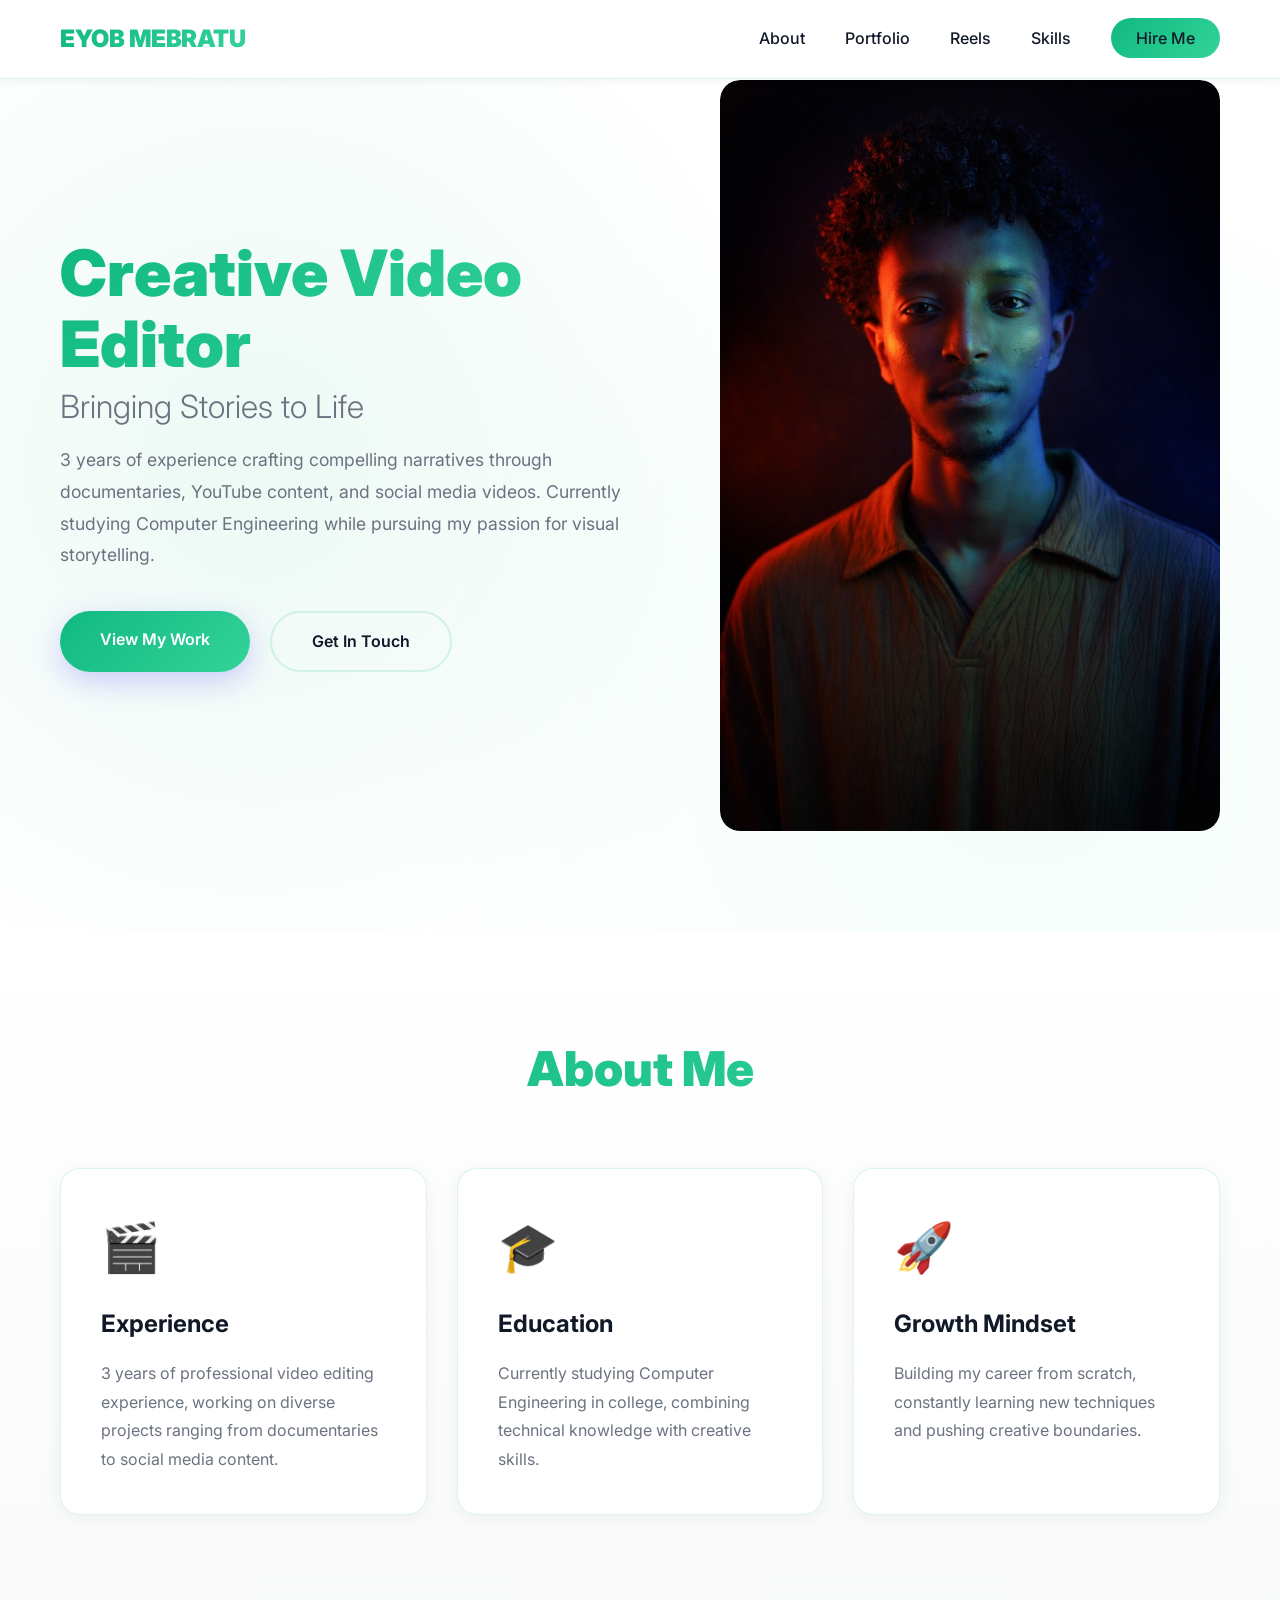
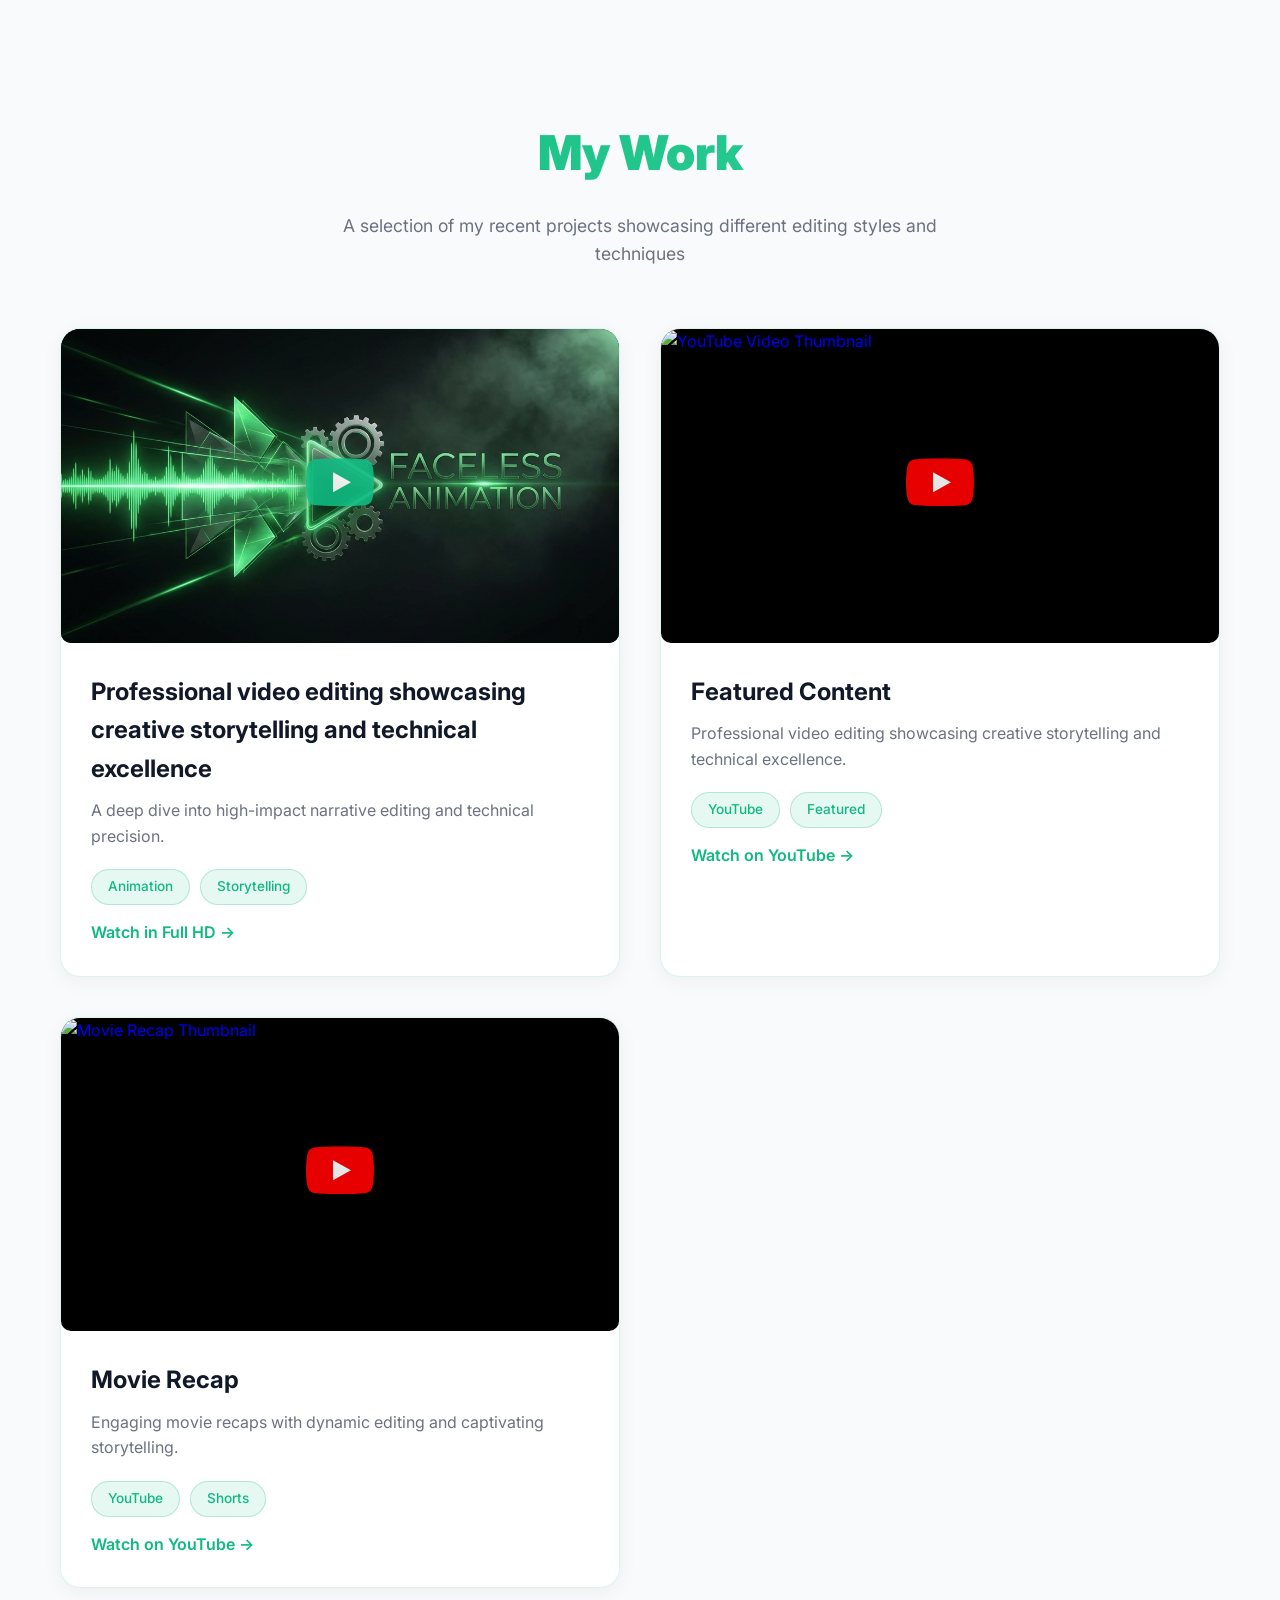
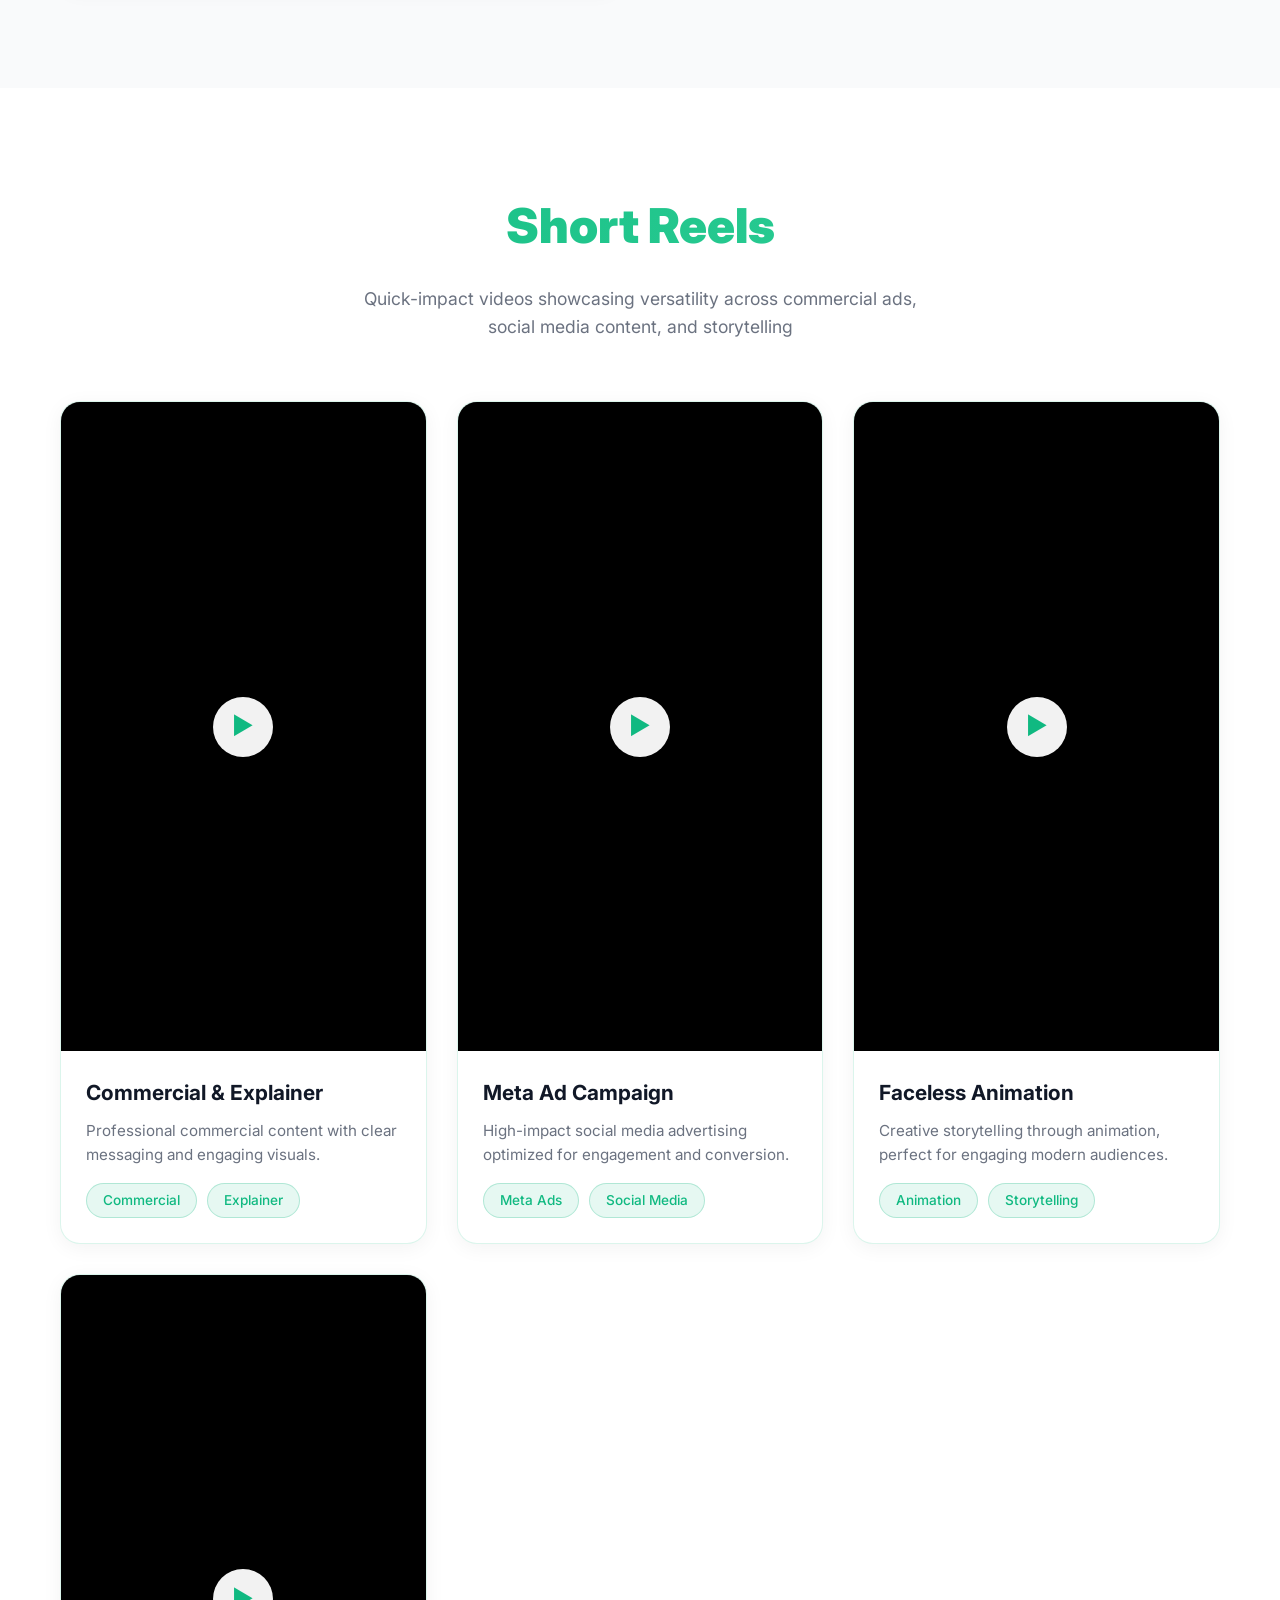
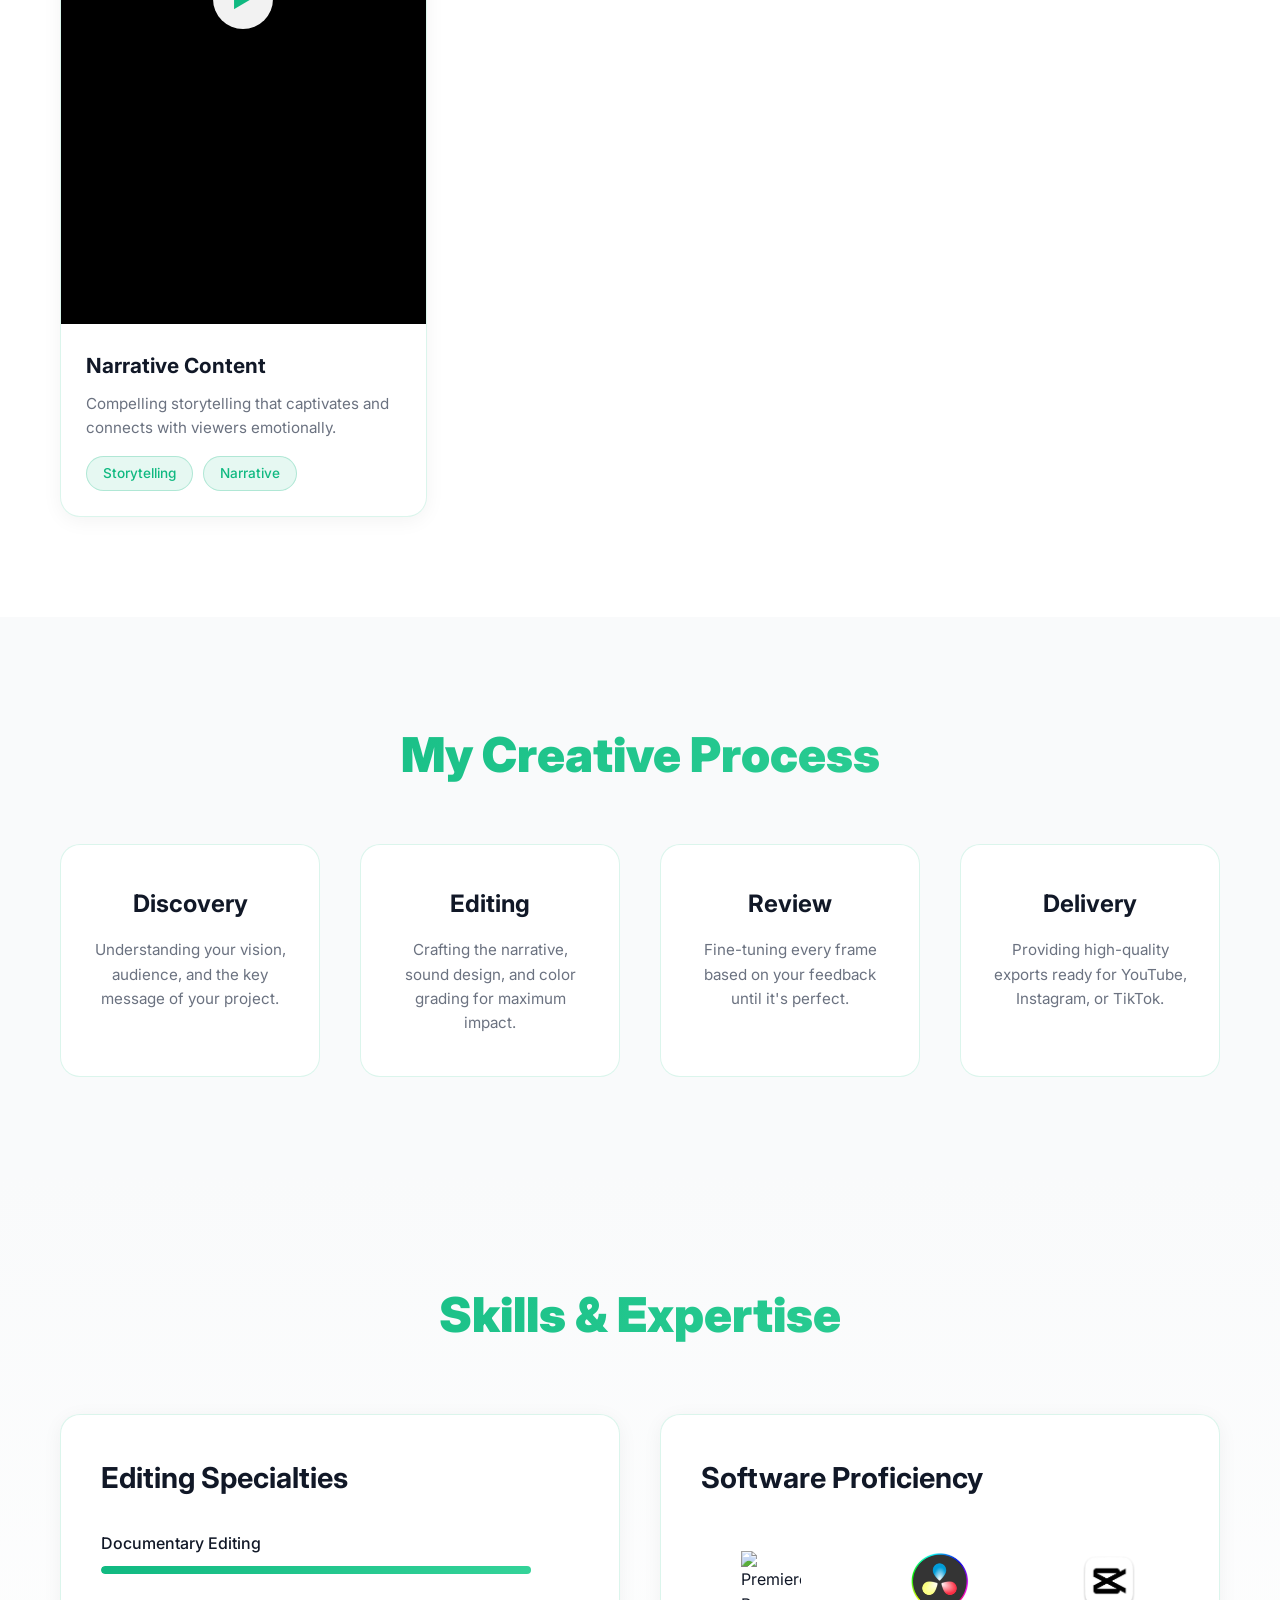
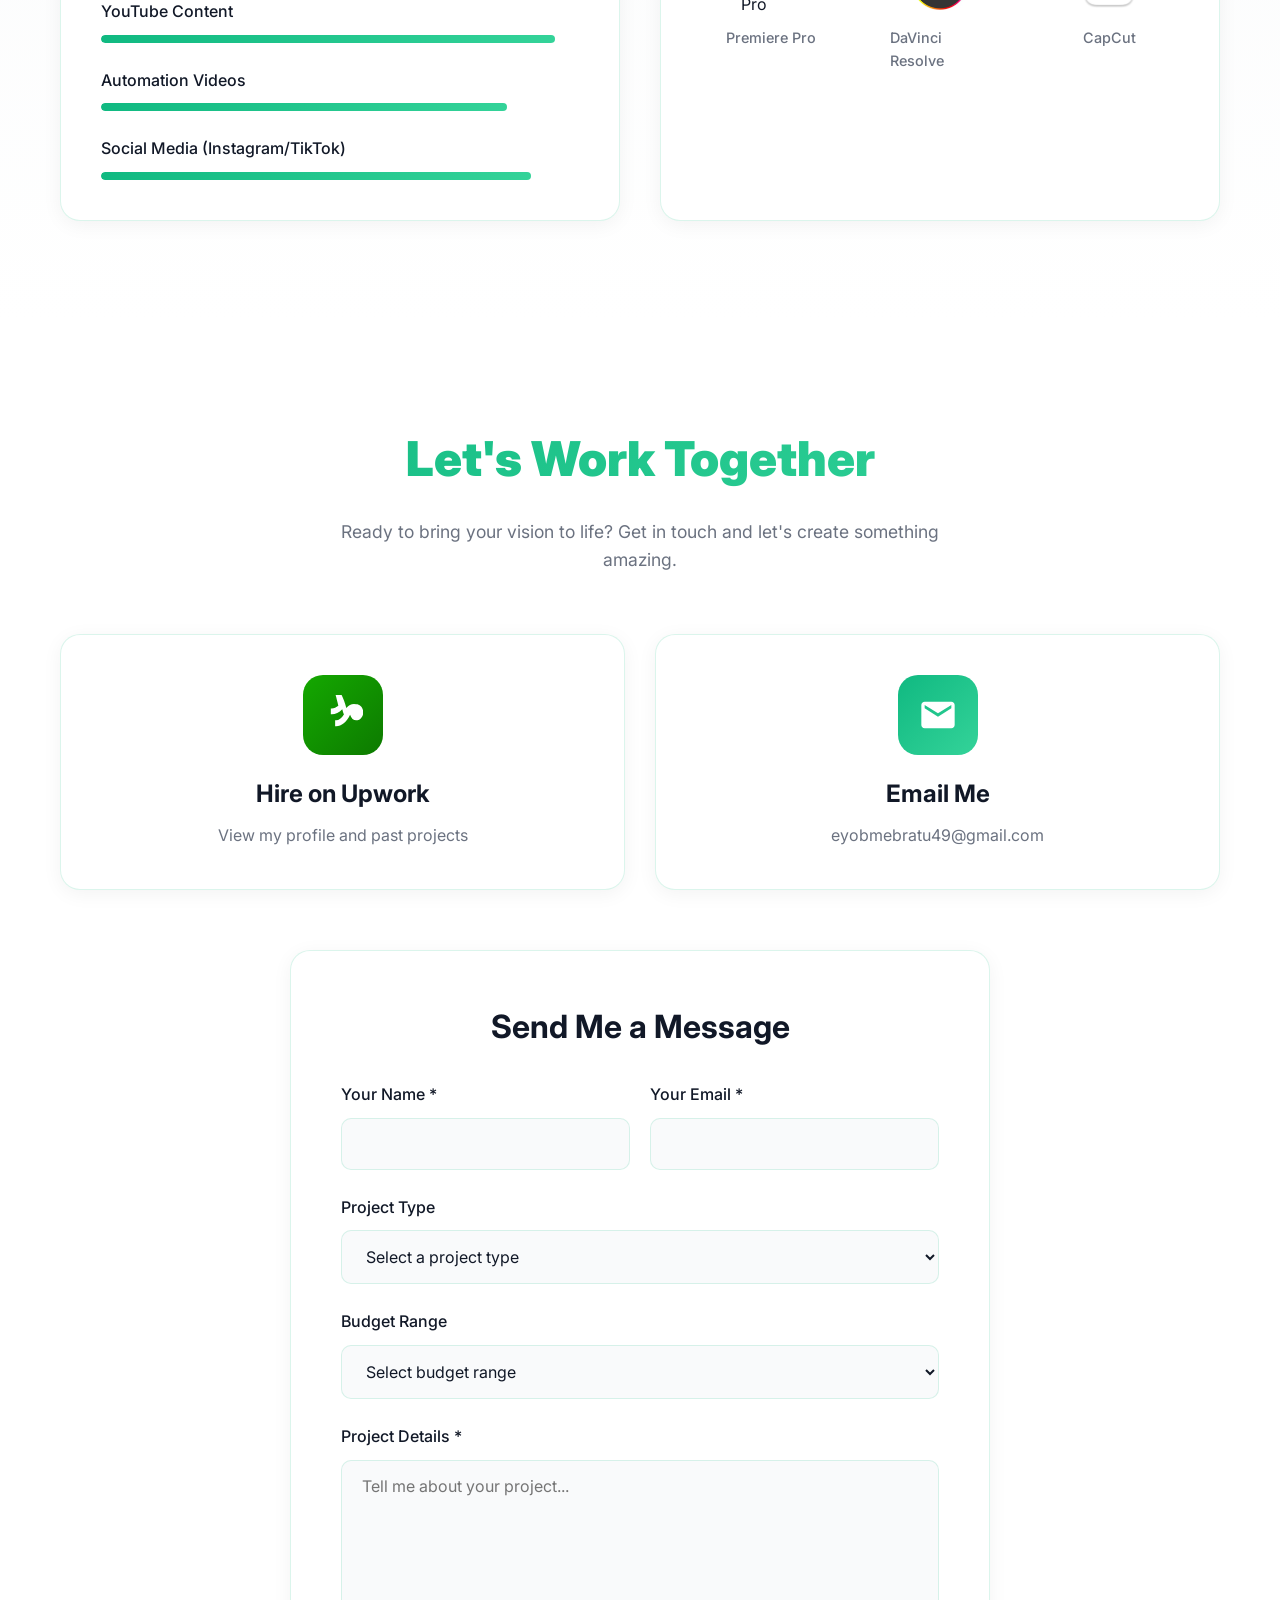
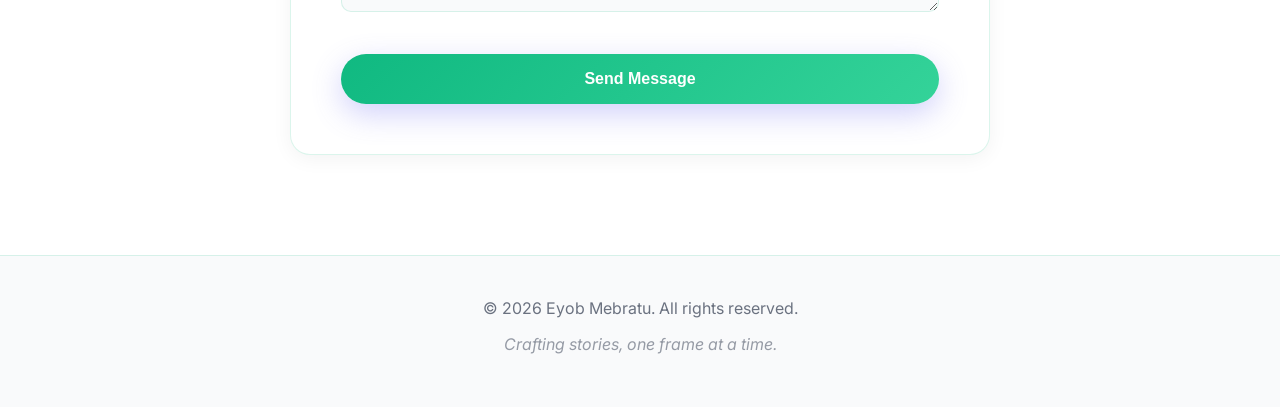
==== commit 0b4a2c6d: "added update" ====
--- a/index.html
+++ b/index.html
@@ -116,9 +116,9 @@
                 </div>
 
                 <div class="portfolio-item">
-                    <a href="https://youtu.be/PH1SZgMErK0?si=a6qEtsopEZI89TOP" target="_blank" class="video-link">
+                    <a href="https://youtu.be/6l50qqH-sSI?si=BRTG9b7sKwM-EV2q" target="_blank" class="video-link">
                         <div class="video-thumbnail">
-                            <img src="https://img.youtube.com/vi/PH1SZgMErK0/maxresdefault.jpg"
+                            <img src="https://img.youtube.com/vi/6l50qqH-sSI/maxresdefault.jpg"
                                 alt="YouTube Video Thumbnail">
                             <div class="play-button">
                                 <svg viewBox="0 0 68 48" width="68" height="48">
@@ -138,16 +138,17 @@
                             <span class="tag">YouTube</span>
                             <span class="tag">Featured</span>
                         </div>
-                        <a href="https://youtu.be/PH1SZgMErK0?si=a6qEtsopEZI89TOP" target="_blank"
+                        <a href="https://youtu.be/6l50qqH-sSI?si=BRTG9b7sKwM-EV2q" target="_blank"
                             class="watch-link">Watch on YouTube →</a>
                     </div>
                 </div>
 
                 <div class="portfolio-item">
-                    <a href="https://youtu.be/V81JQ72UgyA?si=SC0YsW6F1oKWAVaQ" target="_blank" class="video-link">
+                    <a href="https://youtube.com/shorts/mxto3UXP81Y?si=ml8VKiK_NV0iTlnV" target="_blank"
+                        class="video-link">
                         <div class="video-thumbnail">
-                            <img src="https://img.youtube.com/vi/V81JQ72UgyA/maxresdefault.jpg"
-                                alt="Daily Vlog Thumbnail">
+                            <img src="https://img.youtube.com/vi/mxto3UXP81Y/maxresdefault.jpg"
+                                alt="Movie Recap Thumbnail">
                             <div class="play-button">
                                 <svg viewBox="0 0 68 48" width="68" height="48">
                                     <path
@@ -159,13 +160,13 @@
                         </div>
                     </a>
                     <div class="portfolio-info">
-                        <h3>Reaction Type Video</h3>
-                        <p>Engaging reaction content with dynamic editing and captivating storytelling.</p>
+                        <h3>Movie Recap</h3>
+                        <p>Engaging movie recaps with dynamic editing and captivating storytelling.</p>
                         <div class="tags">
                             <span class="tag">YouTube</span>
-                            <span class="tag">Reaction</span>
-                        </div>
-                        <a href="https://youtu.be/V81JQ72UgyA?si=SC0YsW6F1oKWAVaQ" target="_blank"
+                            <span class="tag">Shorts</span>
+                        </div>
+                        <a href="https://youtube.com/shorts/mxto3UXP81Y?si=ml8VKiK_NV0iTlnV" target="_blank"
                             class="watch-link">Watch on YouTube →</a>
                     </div>
                 </div>
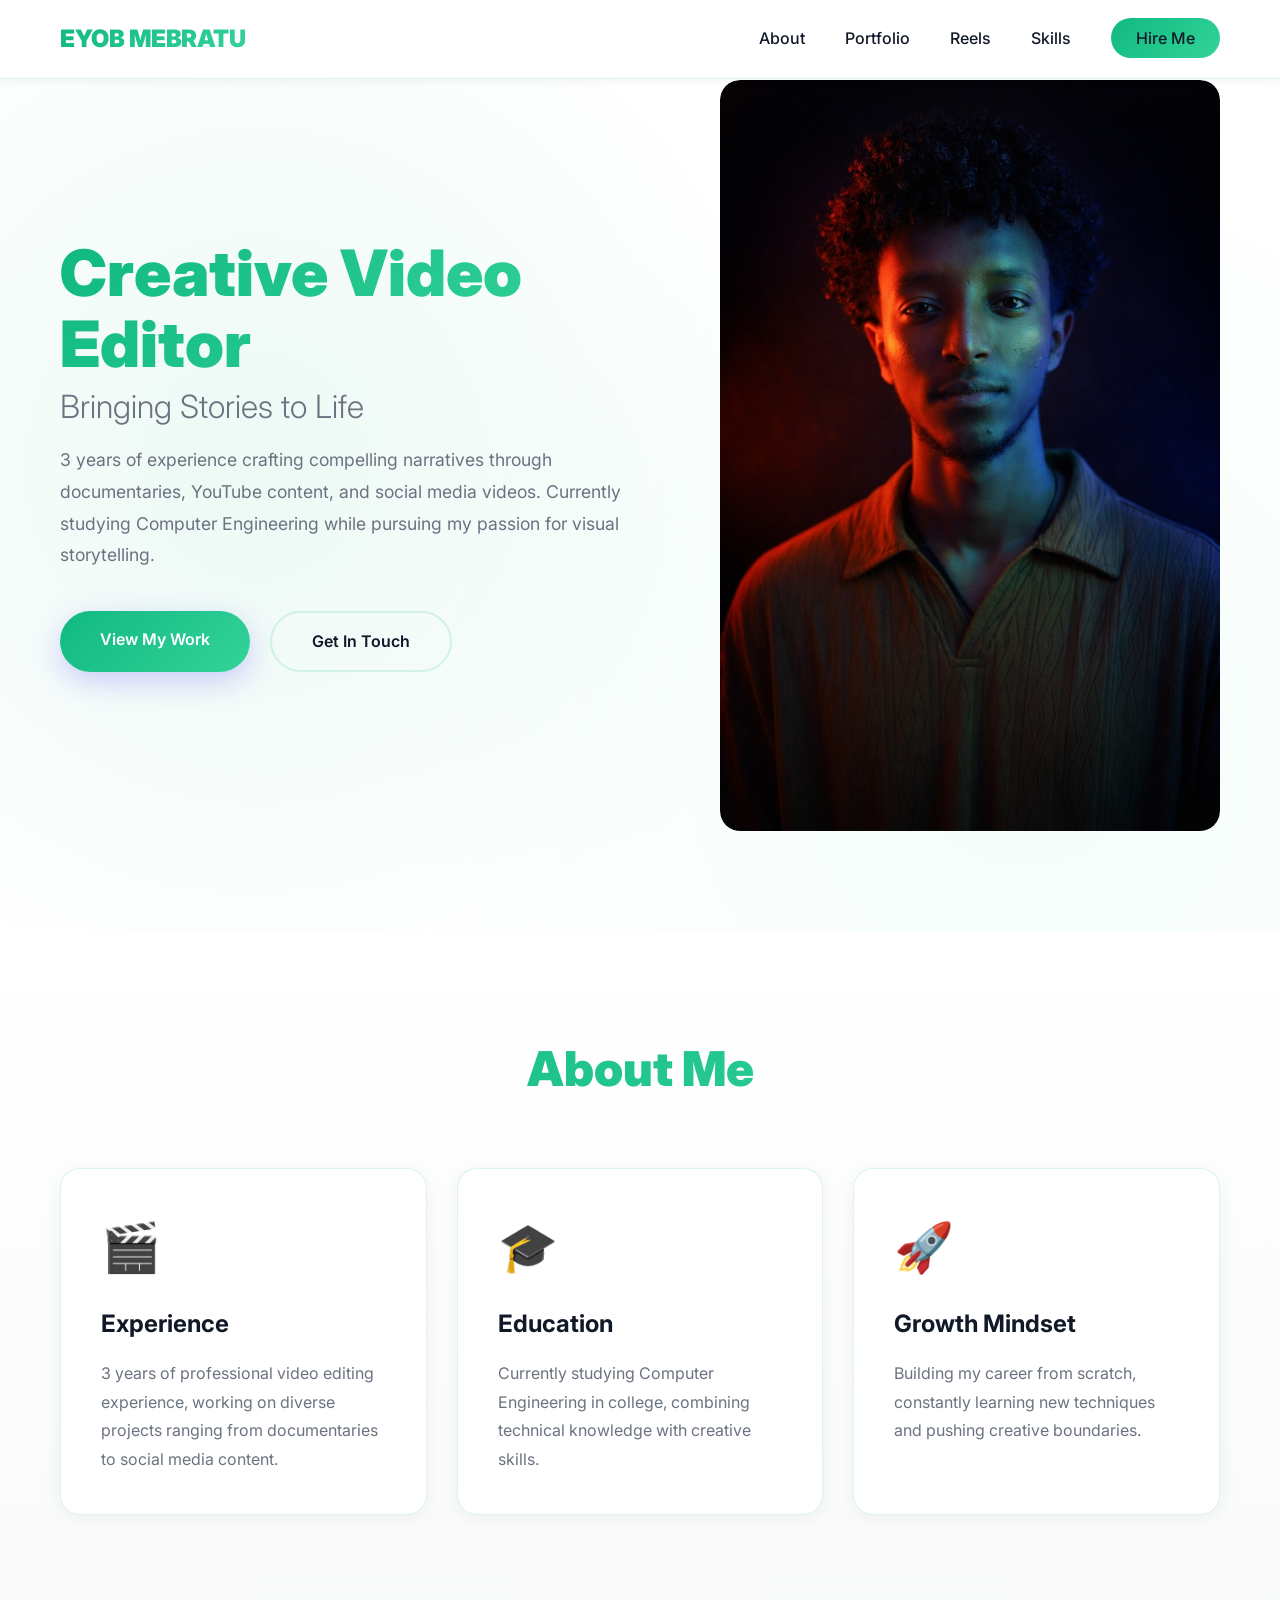
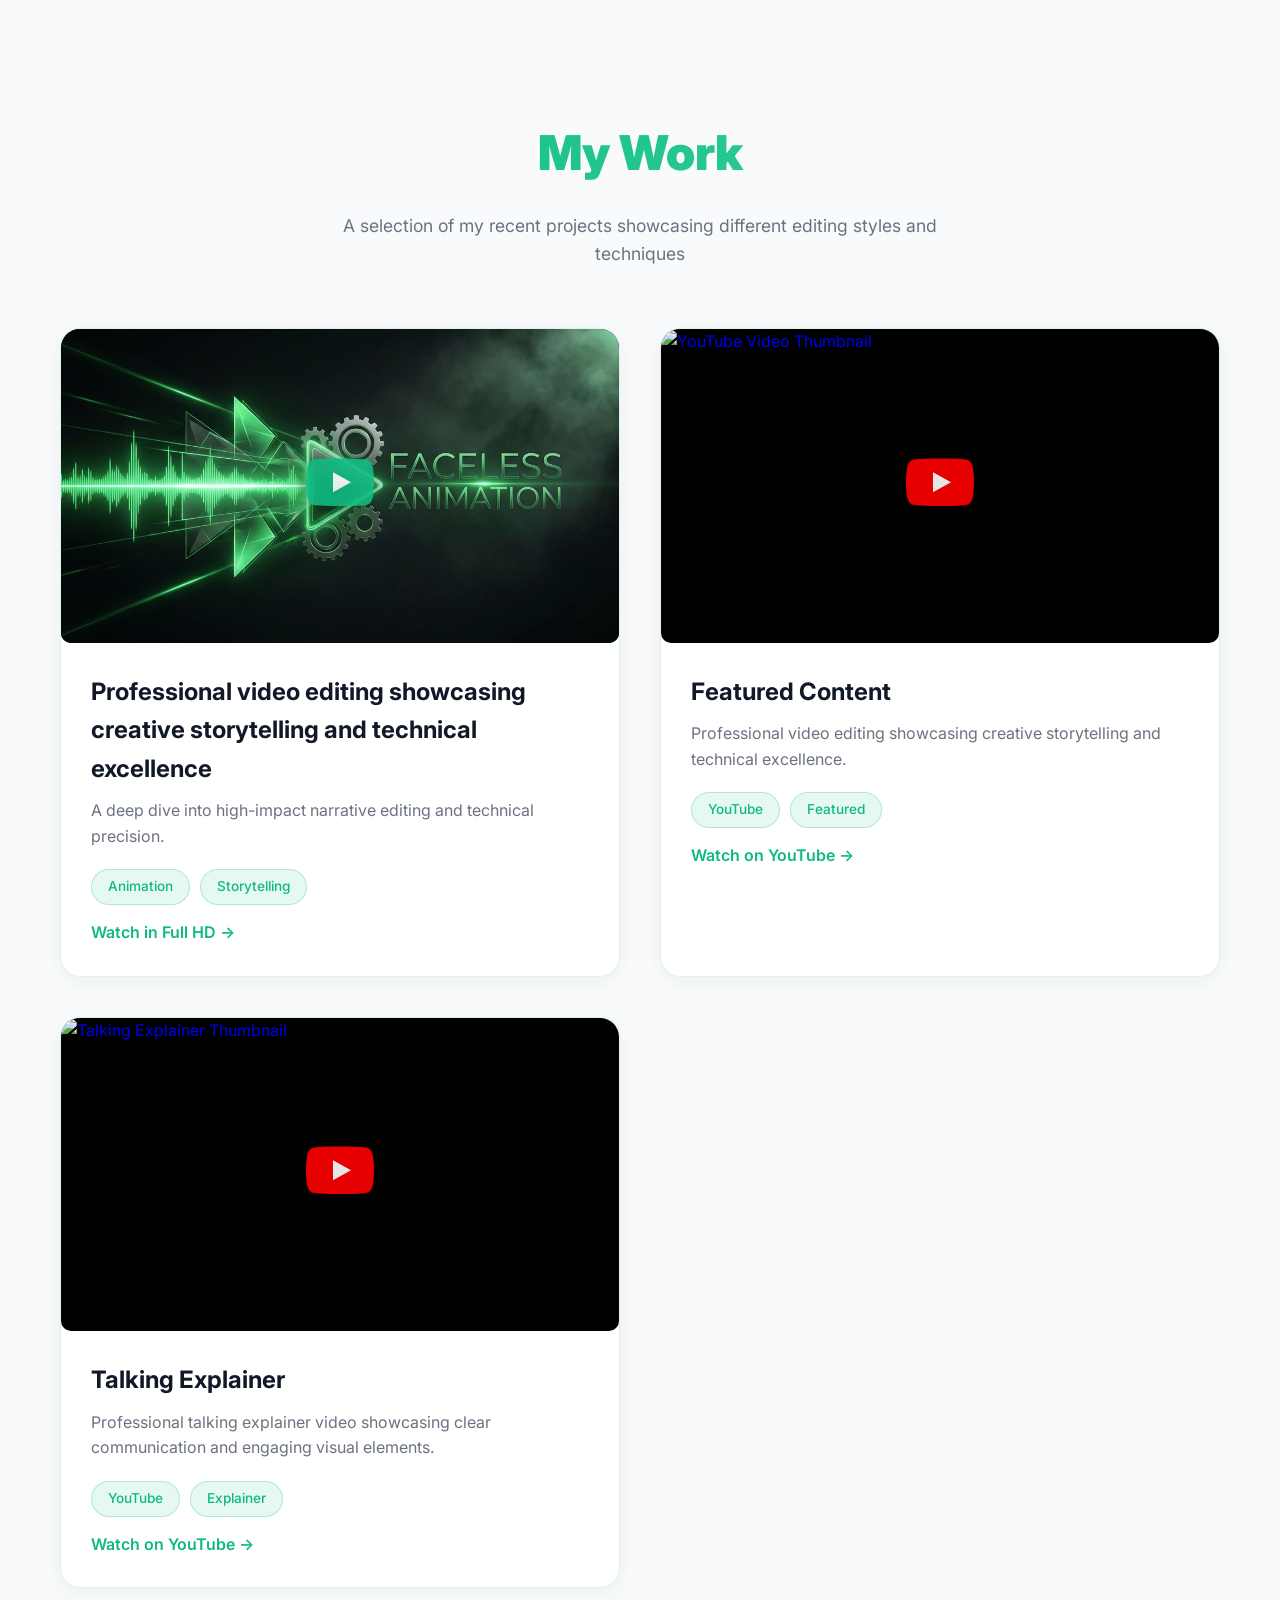
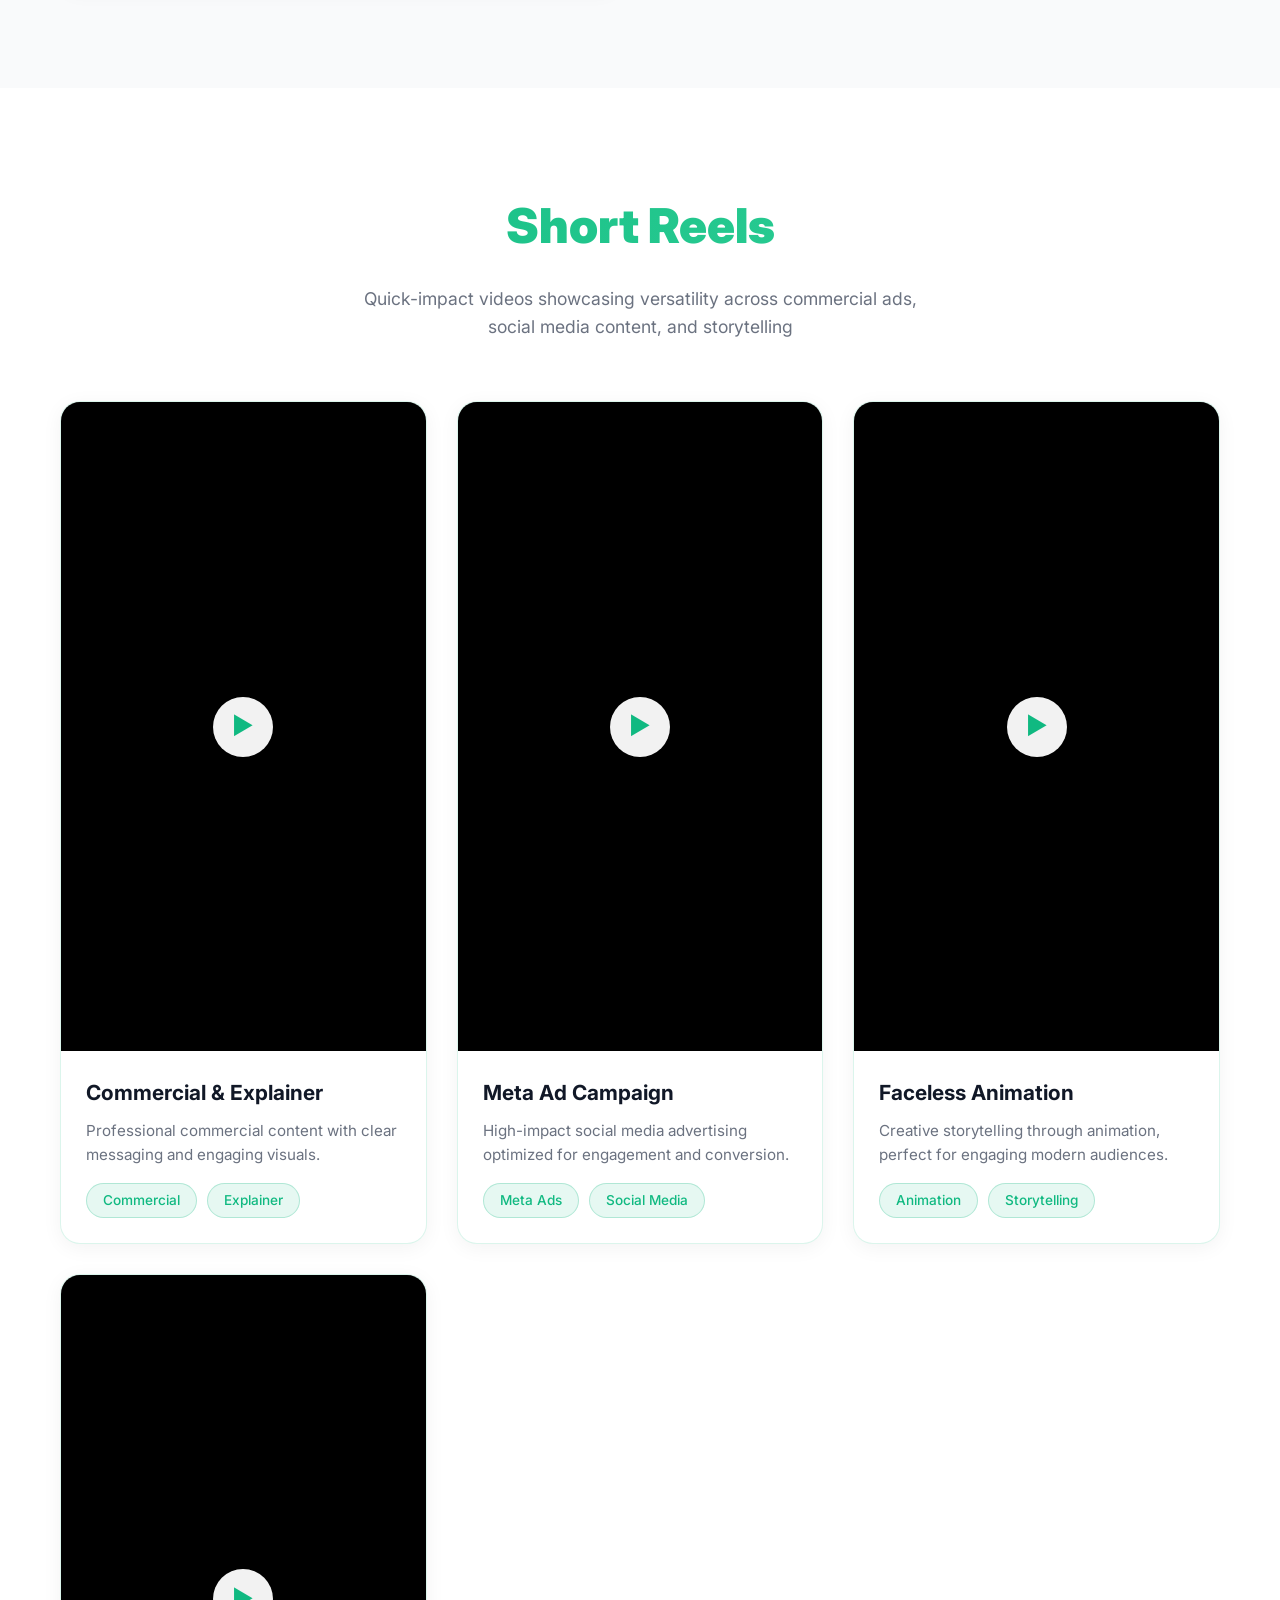
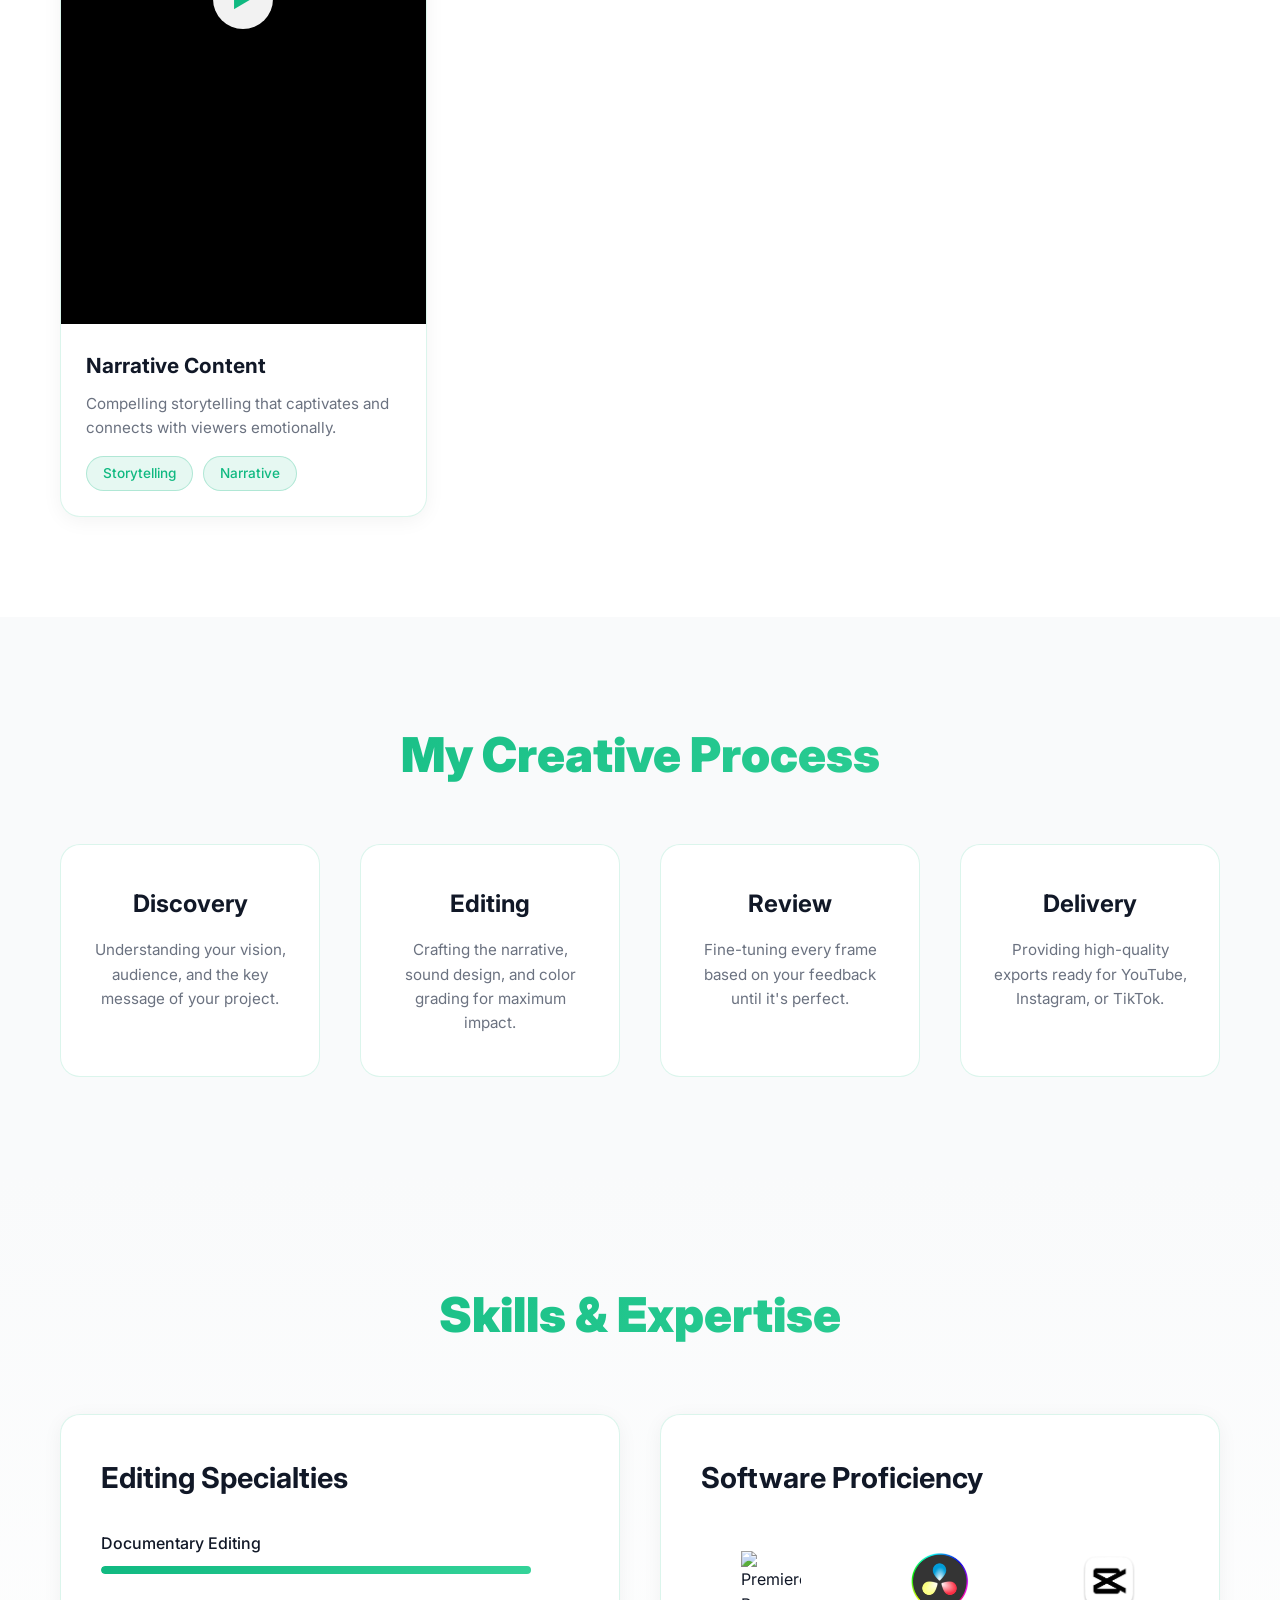
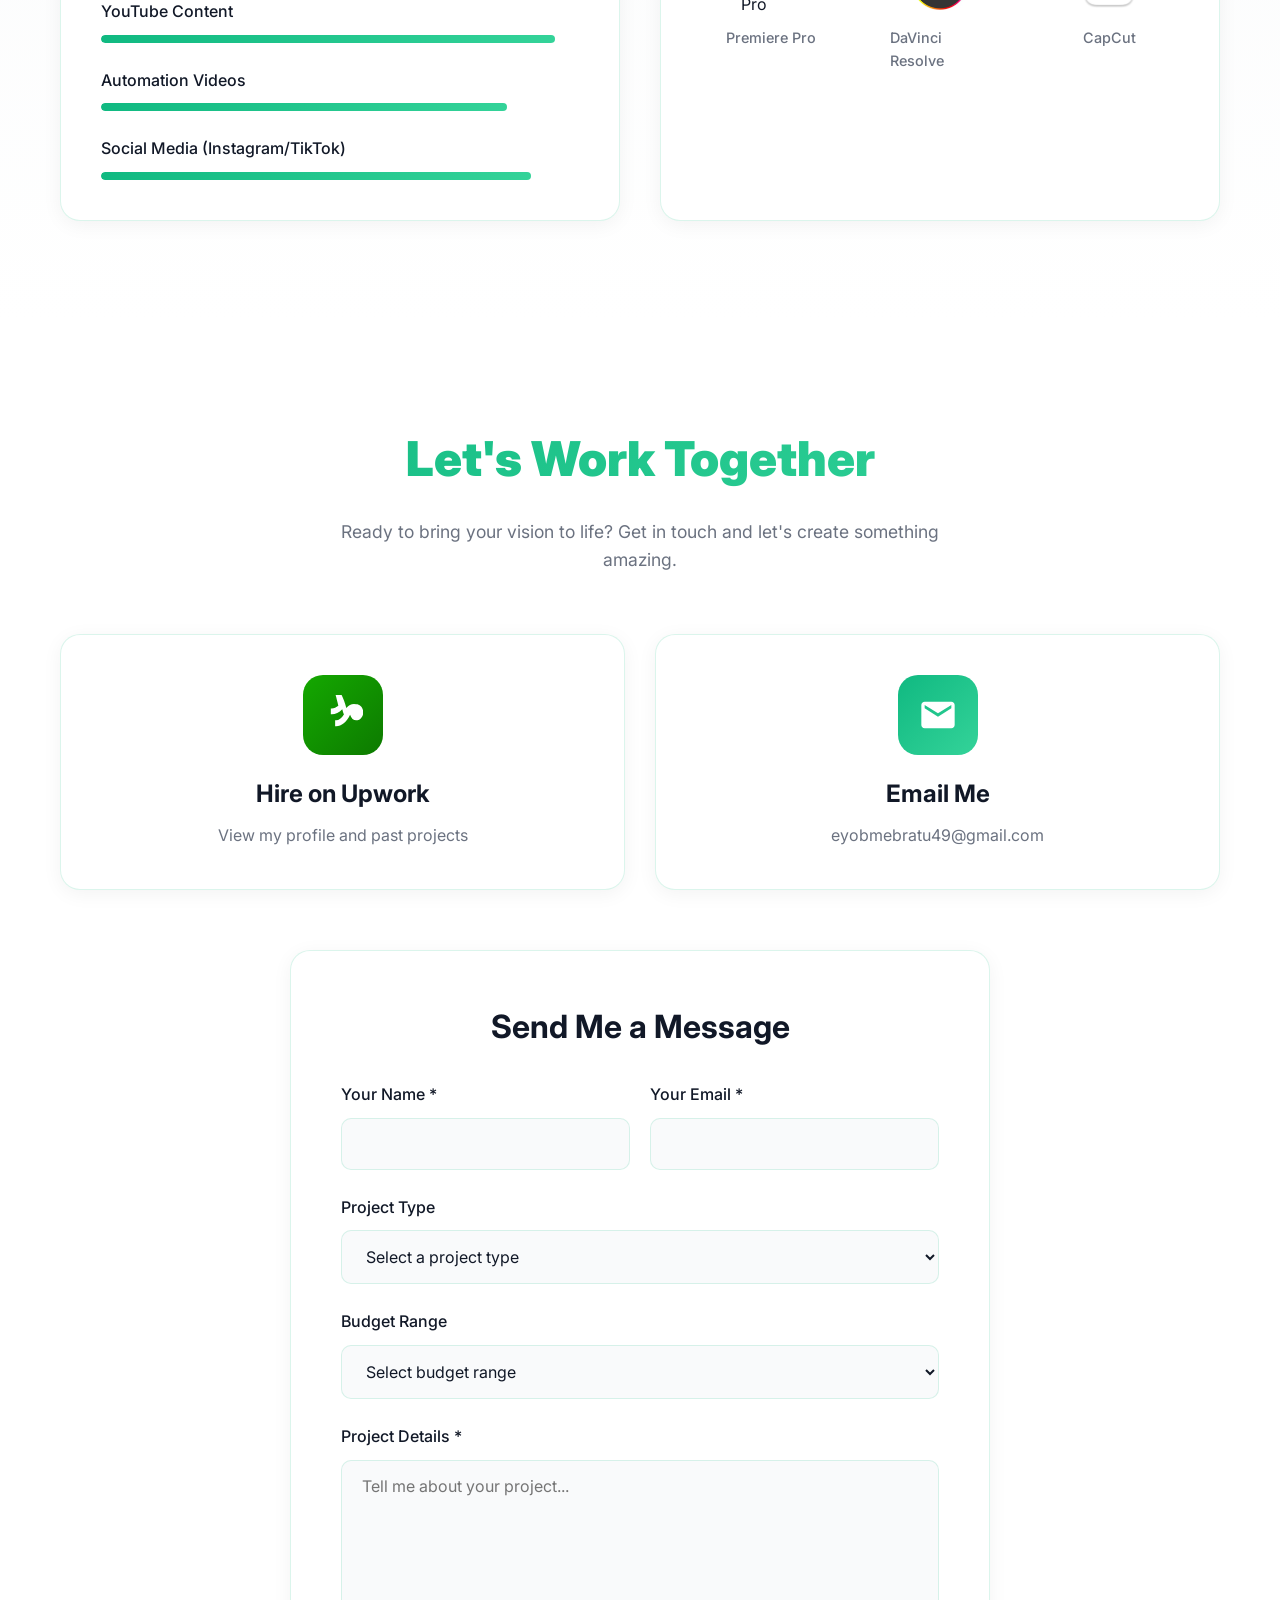
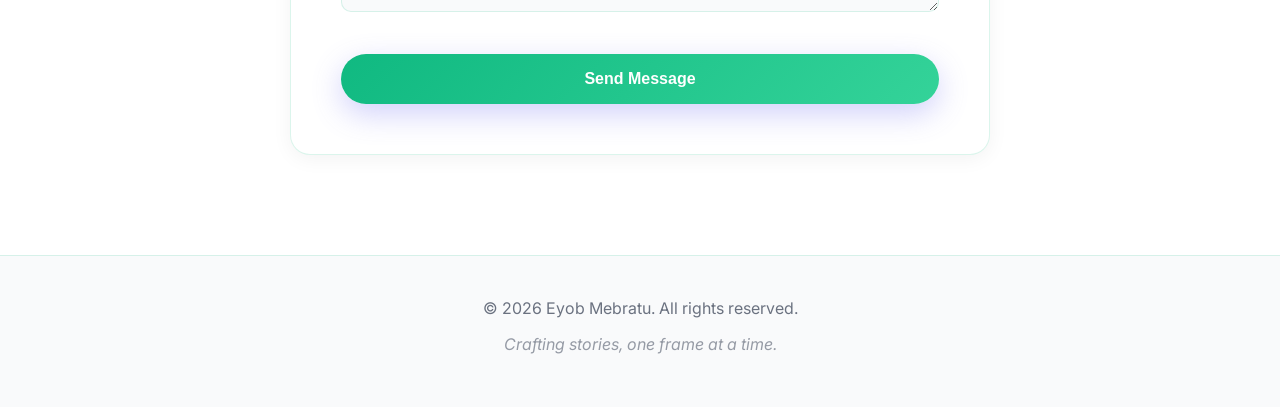
==== commit 7a95ea37: "fuck" ====
--- a/index.html
+++ b/index.html
@@ -144,11 +144,11 @@
                 </div>
 
                 <div class="portfolio-item">
-                    <a href="https://youtube.com/shorts/mxto3UXP81Y?si=ml8VKiK_NV0iTlnV" target="_blank"
+                    <a href="https://youtu.be/Vr-G5V4GeAs?si=_kmFdCQu2-nzdW-d" target="_blank"
                         class="video-link">
                         <div class="video-thumbnail">
-                            <img src="https://img.youtube.com/vi/mxto3UXP81Y/maxresdefault.jpg"
-                                alt="Movie Recap Thumbnail">
+                            <img src="https://img.youtube.com/vi/Vr-G5V4GeAs/maxresdefault.jpg"
+                                alt="Talking Explainer Thumbnail">
                             <div class="play-button">
                                 <svg viewBox="0 0 68 48" width="68" height="48">
                                     <path
@@ -160,13 +160,14 @@
                         </div>
                     </a>
                     <div class="portfolio-info">
-                        <h3>Movie Recap</h3>
-                        <p>Engaging movie recaps with dynamic editing and captivating storytelling.</p>
+                        <h3>Talking Explainer</h3>
+                        <p>Professional talking explainer video showcasing clear communication and engaging visual
+                            elements.</p>
                         <div class="tags">
                             <span class="tag">YouTube</span>
-                            <span class="tag">Shorts</span>
-                        </div>
-                        <a href="https://youtube.com/shorts/mxto3UXP81Y?si=ml8VKiK_NV0iTlnV" target="_blank"
+                            <span class="tag">Explainer</span>
+                        </div>
+                        <a href="https://youtu.be/Vr-G5V4GeAs?si=_kmFdCQu2-nzdW-d" target="_blank"
                             class="watch-link">Watch on YouTube →</a>
                     </div>
                 </div>
